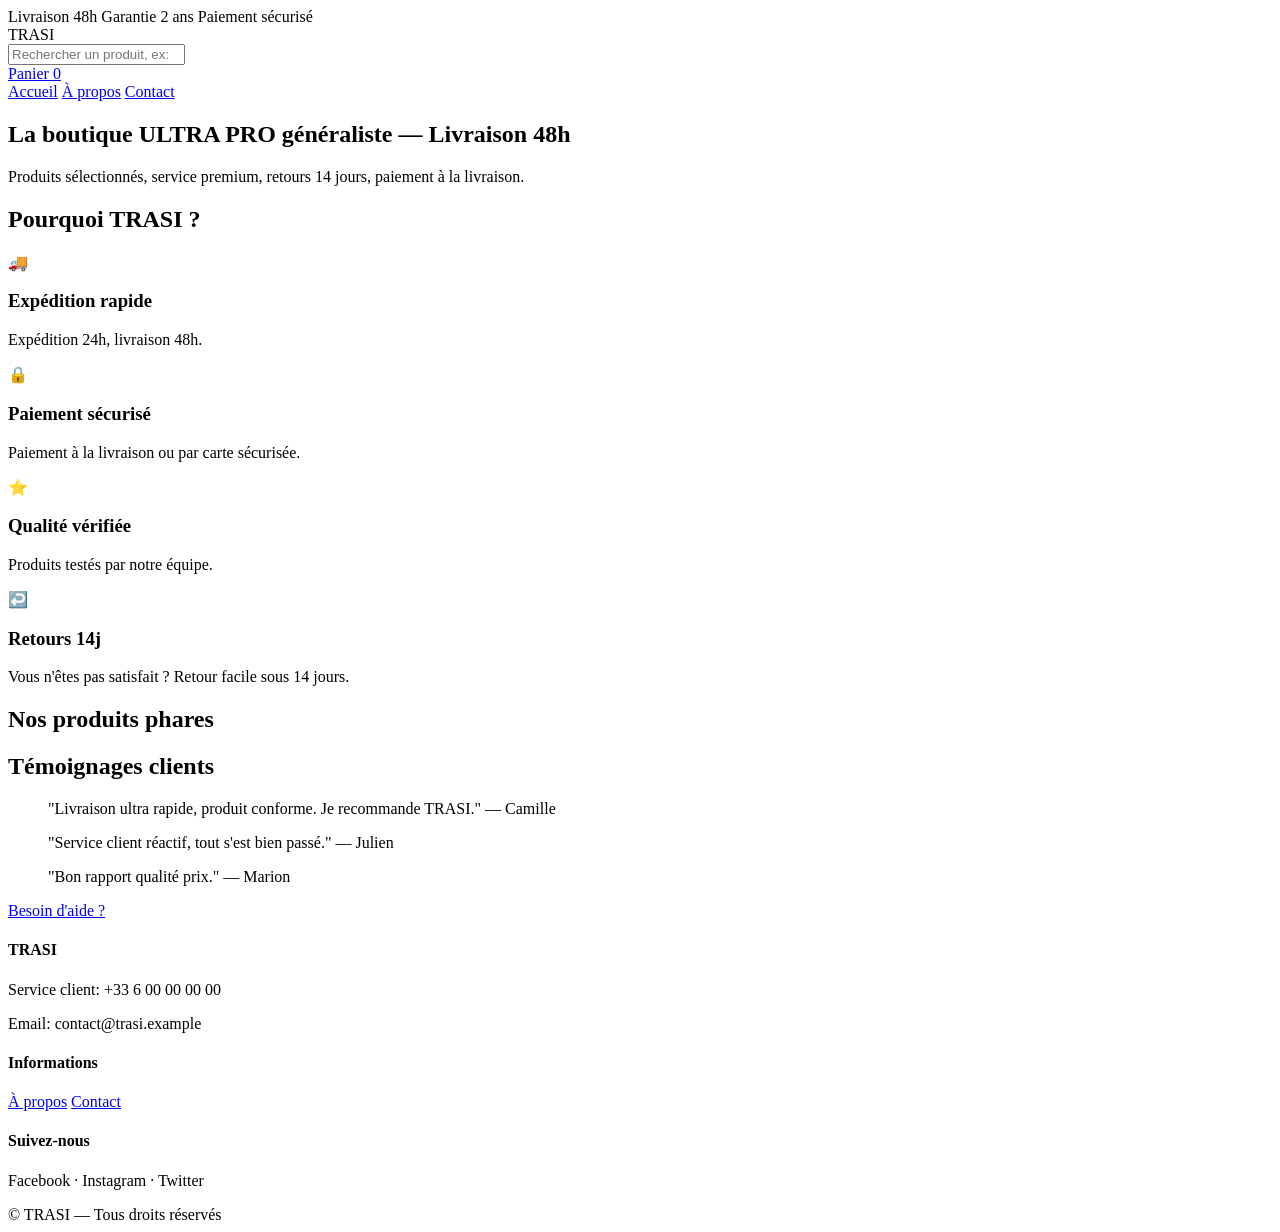
==== index.html @ 4db7abe2 "Add index.html" ====
<!doctype html>
<html lang="fr">
<head>
  <meta charset="utf-8">
  <meta name="viewport" content="width=device-width,initial-scale=1">
  <title>TRASI — Boutique</title>
  <link rel="stylesheet" href="style.css">
</head>
<body>
  <header class="topbar">
    <div class="topbadges">
      <span class="badge">Livraison 48h</span>
      <span class="badge">Garantie 2 ans</span>
      <span class="badge">Paiement sécurisé</span>
    </div>
    <div class="header-main">
      <div class="logo">TRASI</div>
      <div class="search">
        <input id="searchInput" type="search" placeholder="Rechercher un produit, ex: chargeur, montre...">
      </div>
      <div class="cart-area">
        <a href="checkout.html" class="cart-link">Panier <span id="cart-count">0</span></a>
      </div>
    </div>
    <nav class="main-nav">
      <a href="index.html">Accueil</a>
      <a href="about.html">À propos</a>
      <a href="contact.html">Contact</a>
    </nav>
  </header>

  <main class="container">
    <section class="hero">
      <h1>La boutique ULTRA PRO généraliste — Livraison 48h</h1>
      <p>Produits sélectionnés, service premium, retours 14 jours, paiement à la livraison.</p>
    </section>

    <section class="why-trasi">
      <h2>Pourquoi TRASI ?</h2>
      <div class="features">
        <div class="feature">
          <div class="icon">🚚</div>
          <h3>Expédition rapide</h3>
          <p>Expédition 24h, livraison 48h.</p>
        </div>
        <div class="feature">
          <div class="icon">🔒</div>
          <h3>Paiement sécurisé</h3>
          <p>Paiement à la livraison ou par carte sécurisée.</p>
        </div>
        <div class="feature">
          <div class="icon">⭐</div>
          <h3>Qualité vérifiée</h3>
          <p>Produits testés par notre équipe.</p>
        </div>
        <div class="feature">
          <div class="icon">↩️</div>
          <h3>Retours 14j</h3>
          <p>Vous n'êtes pas satisfait ? Retour facile sous 14 jours.</p>
        </div>
      </div>
    </section>

    <section class="products-section">
      <h2>Nos produits phares</h2>
      <div id="productsGrid" class="products-grid"></div>
    </section>

    <section class="testimonials">
      <h2>Témoignages clients</h2>
      <div class="testi-grid">
        <blockquote>"Livraison ultra rapide, produit conforme. Je recommande TRASI." — Camille</blockquote>
        <blockquote>"Service client réactif, tout s'est bien passé." — Julien</blockquote>
        <blockquote>"Bon rapport qualité prix." — Marion</blockquote>
      </div>
    </section>
  </main>

  <a class="whatsapp" href="https://wa.me/33600000000?text=Bonjour%20TRASI%20%2C%20j%27ai%20besoin%20d%27aide" target="_blank">Besoin d'aide ?</a>

  <footer class="site-footer">
    <div class="footer-inner">
      <div class="col">
        <h4>TRASI</h4>
        <p>Service client: +33 6 00 00 00 00</p>
        <p>Email: contact@trasi.example</p>
      </div>
      <div class="col">
        <h4>Informations</h4>
        <a href="about.html">À propos</a>
        <a href="contact.html">Contact</a>
      </div>
      <div class="col">
        <h4>Suivez-nous</h4>
        <p>Facebook · Instagram · Twitter</p>
      </div>
    </div>
    <div class="copyright">© TRASI — Tous droits réservés</div>
  </footer>

  <script src="app.js"></script>
</body>
</html>
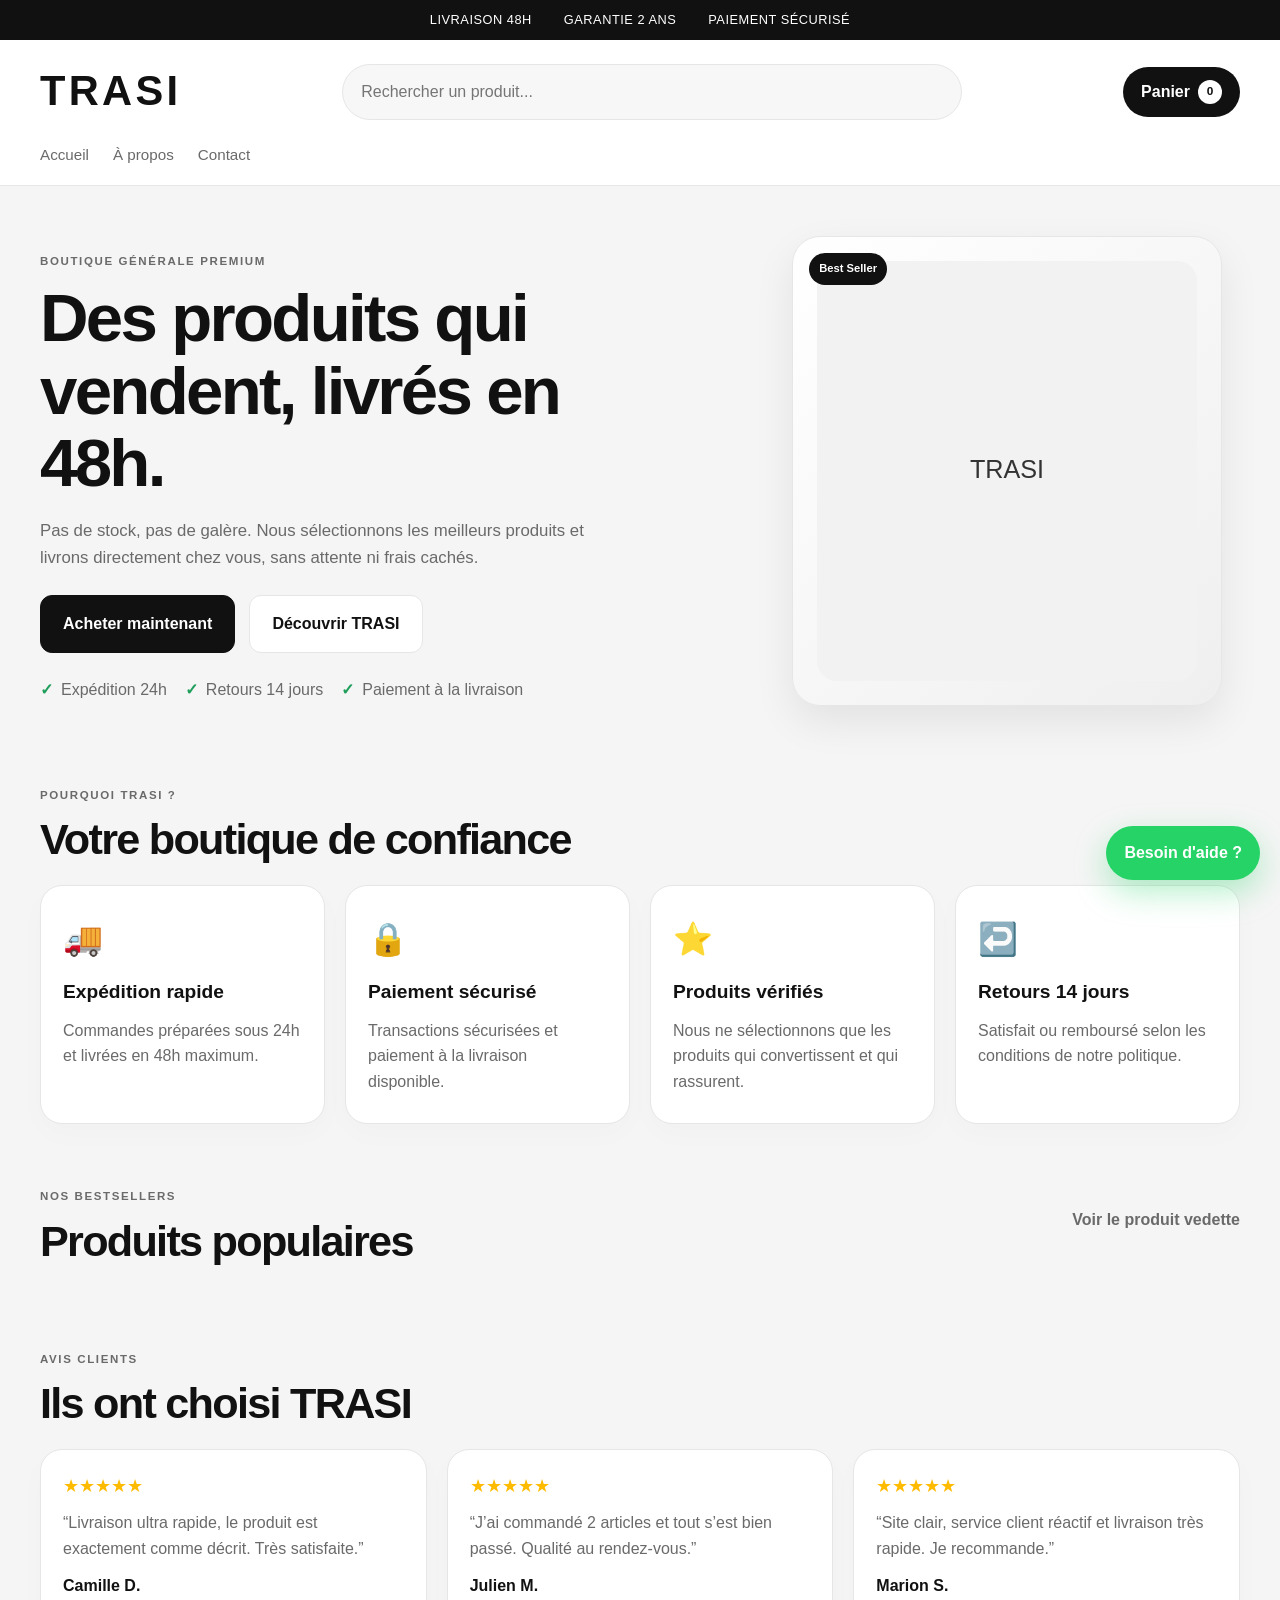
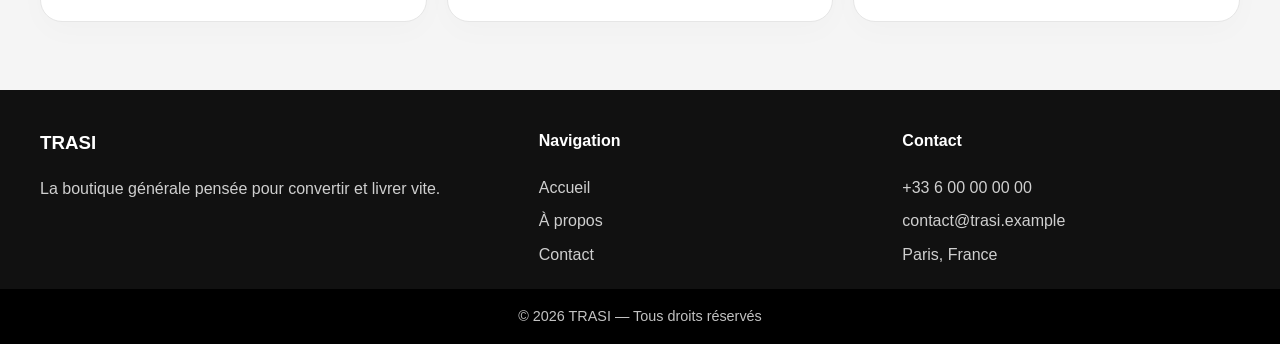
==== commit f8872218: "Add complete dropshipping storefront and checkout flow to repository." ====
--- a/index.html
+++ b/index.html
@@ -1,103 +1,337 @@
 <!doctype html>
 <html lang="fr">
-<head>
-  <meta charset="utf-8">
-  <meta name="viewport" content="width=device-width,initial-scale=1">
-  <title>TRASI — Boutique</title>
-  <link rel="stylesheet" href="style.css">
-</head>
-<body>
-  <header class="topbar">
-    <div class="topbadges">
-      <span class="badge">Livraison 48h</span>
-      <span class="badge">Garantie 2 ans</span>
-      <span class="badge">Paiement sécurisé</span>
-    </div>
-    <div class="header-main">
-      <div class="logo">TRASI</div>
-      <div class="search">
-        <input id="searchInput" type="search" placeholder="Rechercher un produit, ex: chargeur, montre...">
+  <head>
+    <meta charset="UTF-8" />
+    <meta name="viewport" content="width=device-width, initial-scale=1.0" />
+    <meta name="description" content="TRASI — Boutique dropshipping ultra pro. Livraison 48h, garantie 2 ans et paiement sécurisé." />
+    <title>TRASI | Boutique générale</title>
+    <link rel="stylesheet" href="style.css" />
+  </head>
+  <body>
+    <header class="topbar">
+      <div class="top-promo">
+        <span>Livraison 48h</span>
+        <span>Garantie 2 ans</span>
+        <span>Paiement sécurisé</span>
       </div>
-      <div class="cart-area">
-        <a href="checkout.html" class="cart-link">Panier <span id="cart-count">0</span></a>
+
+      <div class="header-main container">
+        <a href="index.html" class="brand" aria-label="Accueil TRASI">TRASI</a>
+
+        <div class="search-box">
+          <input id="searchInput" type="search" placeholder="Rechercher un produit..." />
+        </div>
+
+        <div class="header-actions">
+          <a href="checkout.html" class="cart-pill">
+            Panier <span id="cart-count">0</span>
+          </a>
+        </div>
       </div>
-    </div>
-    <nav class="main-nav">
-      <a href="index.html">Accueil</a>
-      <a href="about.html">À propos</a>
-      <a href="contact.html">Contact</a>
-    </nav>
-  </header>
-
-  <main class="container">
-    <section class="hero">
-      <h1>La boutique ULTRA PRO généraliste — Livraison 48h</h1>
-      <p>Produits sélectionnés, service premium, retours 14 jours, paiement à la livraison.</p>
-    </section>
-
-    <section class="why-trasi">
-      <h2>Pourquoi TRASI ?</h2>
-      <div class="features">
-        <div class="feature">
-          <div class="icon">🚚</div>
-          <h3>Expédition rapide</h3>
-          <p>Expédition 24h, livraison 48h.</p>
-        </div>
-        <div class="feature">
-          <div class="icon">🔒</div>
-          <h3>Paiement sécurisé</h3>
-          <p>Paiement à la livraison ou par carte sécurisée.</p>
-        </div>
-        <div class="feature">
-          <div class="icon">⭐</div>
-          <h3>Qualité vérifiée</h3>
-          <p>Produits testés par notre équipe.</p>
-        </div>
-        <div class="feature">
-          <div class="icon">↩️</div>
-          <h3>Retours 14j</h3>
-          <p>Vous n'êtes pas satisfait ? Retour facile sous 14 jours.</p>
-        </div>
-      </div>
-    </section>
-
-    <section class="products-section">
-      <h2>Nos produits phares</h2>
-      <div id="productsGrid" class="products-grid"></div>
-    </section>
-
-    <section class="testimonials">
-      <h2>Témoignages clients</h2>
-      <div class="testi-grid">
-        <blockquote>"Livraison ultra rapide, produit conforme. Je recommande TRASI." — Camille</blockquote>
-        <blockquote>"Service client réactif, tout s'est bien passé." — Julien</blockquote>
-        <blockquote>"Bon rapport qualité prix." — Marion</blockquote>
-      </div>
-    </section>
-  </main>
-
-  <a class="whatsapp" href="https://wa.me/33600000000?text=Bonjour%20TRASI%20%2C%20j%27ai%20besoin%20d%27aide" target="_blank">Besoin d'aide ?</a>
-
-  <footer class="site-footer">
-    <div class="footer-inner">
-      <div class="col">
-        <h4>TRASI</h4>
-        <p>Service client: +33 6 00 00 00 00</p>
-        <p>Email: contact@trasi.example</p>
-      </div>
-      <div class="col">
-        <h4>Informations</h4>
+
+      <nav class="main-nav container" aria-label="Navigation principale">
+        <a href="index.html">Accueil</a>
         <a href="about.html">À propos</a>
         <a href="contact.html">Contact</a>
+      </nav>
+    </header>
+
+    <main>
+      <section class="hero container">
+        <div class="hero-copy">
+          <p class="eyebrow">Boutique générale premium</p>
+          <h1>Des produits qui vendent, livrés en 48h.</h1>
+          <p class="subtext">
+            Pas de stock, pas de galère. Nous sélectionnons les meilleurs produits et
+            livrons directement chez vous, sans attente ni frais cachés.
+          </p>
+          <div class="hero-actions">
+            <a href="#products" class="primary-btn">Acheter maintenant</a>
+            <a href="about.html" class="secondary-btn">Découvrir TRASI</a>
+          </div>
+          <ul class="mini-features">
+            <li>Expédition 24h</li>
+            <li>Retours 14 jours</li>
+            <li>Paiement à la livraison</li>
+          </ul>
+        </div>
+
+        <div class="hero-visual">
+          <div class="visual-card">
+            <div class="mini-badge">Best Seller</div>
+            <img src="images/p1.jpg" alt="Produit vedette TRASI" onerror="this.onerror=null;this.src='data:image/svg+xml;charset=UTF-8,'+encodeURIComponent('<svg xmlns=\'http://www.w3.org/2000/svg\' width=\'600\' height=\'600\'><rect width=\'100%\' height=\'100%\' fill=\'#f2f2f2\'/><text x=\'50%\' y=\'50%\' dominant-baseline=\'middle\' text-anchor=\'middle\' font-size=\'36\' fill=\'#333\' font-family=\'Arial\'>TRASI</text></svg>');" />
+          </div>
+        </div>
+      </section>
+
+      <section class="why-trasi container">
+        <div class="section-head">
+          <p class="eyebrow">Pourquoi TRASI ?</p>
+          <h2>Votre boutique de confiance</h2>
+        </div>
+
+        <div class="feature-grid">
+          <article class="feature-card">
+            <div class="icon">🚚</div>
+            <h3>Expédition rapide</h3>
+            <p>Commandes préparées sous 24h et livrées en 48h maximum.</p>
+          </article>
+
+          <article class="feature-card">
+            <div class="icon">🔒</div>
+            <h3>Paiement sécurisé</h3>
+            <p>Transactions sécurisées et paiement à la livraison disponible.</p>
+          </article>
+
+          <article class="feature-card">
+            <div class="icon">⭐</div>
+            <h3>Produits vérifiés</h3>
+            <p>Nous ne sélectionnons que les produits qui convertissent et qui rassurent.</p>
+          </article>
+
+          <article class="feature-card">
+            <div class="icon">↩️</div>
+            <h3>Retours 14 jours</h3>
+            <p>Satisfait ou remboursé selon les conditions de notre politique.</p>
+          </article>
+        </div>
+      </section>
+
+      <section id="products" class="products-section container">
+        <div class="section-head split">
+          <div>
+            <p class="eyebrow">Nos bestsellers</p>
+            <h2>Produits populaires</h2>
+          </div>
+          <a href="produit.html?id=1" class="link-inline">Voir le produit vedette</a>
+        </div>
+
+        <div id="productsGrid" class="products-grid"></div>
+      </section>
+
+      <section class="testimonials container">
+        <div class="section-head">
+          <p class="eyebrow">Avis clients</p>
+          <h2>Ils ont choisi TRASI</h2>
+        </div>
+
+        <div class="testimonial-grid">
+          <article class="testimonial-card">
+            <div class="stars">★★★★★</div>
+            <p>“Livraison ultra rapide, le produit est exactement comme décrit. Très satisfaite.”</p>
+            <strong>Camille D.</strong>
+          </article>
+
+          <article class="testimonial-card">
+            <div class="stars">★★★★★</div>
+            <p>“J’ai commandé 2 articles et tout s’est bien passé. Qualité au rendez-vous.”</p>
+            <strong>Julien M.</strong>
+          </article>
+
+          <article class="testimonial-card">
+            <div class="stars">★★★★★</div>
+            <p>“Site clair, service client réactif et livraison très rapide. Je recommande.”</p>
+            <strong>Marion S.</strong>
+          </article>
+        </div>
+      </section>
+    </main>
+
+    <a href="https://wa.me/33600000000?text=Bonjour%20TRASI%20%2C%20j%27ai%20besoin%20d%27aide" class="floating-whatsapp" target="_blank" rel="noopener noreferrer" aria-label="WhatsApp">
+      Besoin d'aide ?
+    </a>
+
+    <footer class="site-footer">
+      <div class="container footer-content">
+        <div>
+          <h3>TRASI</h3>
+          <p>La boutique générale pensée pour convertir et livrer vite.</p>
+        </div>
+
+        <div>
+          <h4>Navigation</h4>
+          <ul>
+            <li><a href="index.html">Accueil</a></li>
+            <li><a href="about.html">À propos</a></li>
+            <li><a href="contact.html">Contact</a></li>
+          </ul>
+        </div>
+
+        <div>
+          <h4>Contact</h4>
+          <ul>
+            <li>+33 6 00 00 00 00</li>
+            <li>contact@trasi.example</li>
+            <li>Paris, France</li>
+          </ul>
+        </div>
       </div>
-      <div class="col">
-        <h4>Suivez-nous</h4>
-        <p>Facebook · Instagram · Twitter</p>
-      </div>
-    </div>
-    <div class="copyright">© TRASI — Tous droits réservés</div>
-  </footer>
-
-  <script src="app.js"></script>
-</body>
+
+      <div class="footer-bottom">© 2026 TRASI — Tous droits réservés</div>
+    </footer>
+
+    <script src="app.js"></script>
+  </body>
 </html>
+
+
+
+
+
+
+
+
+
+
+
+
+
+
+
+
+
+
+
+
+
+
+
+
+
+
+
+
+
+
+
+
+
+
+
+
+
+
+
+
+
+
+
+
+
+
+
+
+
+
+
+
+
+
+
+
+
+
+
+
+
+
+
+
+
+
+
+
+
+
+
+
+
+
+
+
+
+
+
+
+
+
+
+
+
+
+
+
+
+
+
+
+
+
+
+
+
+
+
+
+
+
+
+
+
+
+
+
+
+
+
+
+
+
+
+
+
+
+
+
+
+
+
+
+
+
+
+
+
+
+
+
+
+
+
+
+
+
+
+
+
+
+
+
+
+
+
+
+
+
+
+
+
+
+
+
+
+
+
+
+
+
--- a/style.css
+++ b/style.css
@@ -0,0 +1,864 @@
+* {
+  box-sizing: border-box;
+}
+
+:root {
+  --bg: #f5f5f5;
+  --paper: #ffffff;
+  --soft: #f0f0f0;
+  --text: #111111;
+  --muted: #6a6a6a;
+  --line: #e6e6e6;
+  --primary: #111111;
+  --accent: #ffffff;
+  --discount: #d73030;
+  --success: #1e9e5a;
+  --shadow: 0 16px 40px rgba(17, 17, 17, 0.08);
+}
+
+html {
+  scroll-behavior: smooth;
+}
+
+body {
+  margin: 0;
+  font-family: Arial, Helvetica, sans-serif;
+  background: var(--bg);
+  color: var(--text);
+  line-height: 1.6;
+}
+
+img {
+  max-width: 100%;
+  display: block;
+}
+
+a {
+  color: inherit;
+  text-decoration: none;
+}
+
+button, input, textarea {
+  font: inherit;
+}
+
+.container {
+  width: min(1200px, calc(100% - 32px));
+  margin: 0 auto;
+}
+
+.topbar {
+  background: #fff;
+  border-bottom: 1px solid var(--line);
+  position: sticky;
+  top: 0;
+  z-index: 20;
+}
+
+.top-promo {
+  background: #111;
+  color: #fff;
+  display: flex;
+  justify-content: center;
+  gap: 32px;
+  padding: 10px 20px;
+  font-size: 0.8rem;
+  letter-spacing: 0.04em;
+  text-transform: uppercase;
+}
+
+.header-main {
+  display: flex;
+  align-items: center;
+  justify-content: space-between;
+  gap: 20px;
+  padding: 18px 0;
+}
+
+.brand {
+  font-size: clamp(2rem, 4vw, 2.6rem);
+  font-weight: 900;
+  letter-spacing: 0.08em;
+}
+
+.search-box {
+  flex: 1;
+  max-width: 620px;
+}
+
+.search-box input {
+  width: 100%;
+  border: 1px solid var(--line);
+  border-radius: 999px;
+  padding: 14px 18px;
+  background: #f7f7f7;
+  outline: none;
+}
+
+.header-actions {
+  display: flex;
+  align-items: center;
+  gap: 10px;
+}
+
+.cart-pill {
+  background: #111;
+  color: #fff;
+  padding: 12px 18px;
+  border-radius: 999px;
+  font-weight: 700;
+  display: inline-flex;
+  align-items: center;
+  gap: 8px;
+}
+
+#cart-count {
+  display: inline-flex;
+  align-items: center;
+  justify-content: center;
+  background: #fff;
+  color: #111;
+  border-radius: 50%;
+  width: 24px;
+  height: 24px;
+  font-size: 0.74rem;
+}
+
+.main-nav {
+  display: flex;
+  gap: 24px;
+  padding: 0 0 18px;
+  font-size: 0.95rem;
+  color: var(--muted);
+}
+
+.main-nav a:hover,
+.site-footer a:hover {
+  color: #111;
+}
+
+.hero {
+  display: grid;
+  grid-template-columns: 1.2fr 0.8fr;
+  gap: 36px;
+  align-items: center;
+  padding: 50px 0 30px;
+}
+
+.eyebrow {
+  color: var(--muted);
+  text-transform: uppercase;
+  letter-spacing: 0.14em;
+  font-size: 0.72rem;
+  font-weight: 800;
+  margin-bottom: 12px;
+}
+
+.hero h1,
+.section-head h2 {
+  margin: 0;
+  line-height: 1.08;
+  letter-spacing: -0.04em;
+}
+
+.hero h1 {
+  font-size: clamp(2.5rem, 6vw, 4.2rem);
+  max-width: 600px;
+}
+
+.subtext {
+  margin-top: 18px;
+  font-size: 1.05rem;
+  color: var(--muted);
+  max-width: 560px;
+}
+
+.hero-actions {
+  display: flex;
+  flex-wrap: wrap;
+  gap: 14px;
+  margin-top: 24px;
+}
+
+.primary-btn,
+.secondary-btn,
+.product-card .btn,
+.product-detail .purchase-btn,
+.checkout-btn,
+.submit-order {
+  display: inline-flex;
+  align-items: center;
+  justify-content: center;
+  padding: 15px 22px;
+  border-radius: 12px;
+  font-weight: 700;
+  transition: transform 0.2s ease, opacity 0.2s ease;
+}
+
+.primary-btn,
+.product-card .btn,
+.product-detail .purchase-btn,
+.checkout-btn,
+.submit-order {
+  background: #111;
+  color: #fff;
+  border: 1px solid #111;
+}
+
+.secondary-btn {
+  background: #fff;
+  color: #111;
+  border: 1px solid var(--line);
+}
+
+.primary-btn:hover,
+.secondary-btn:hover,
+.product-card .btn:hover,
+.product-detail .purchase-btn:hover,
+.checkout-btn:hover,
+.submit-order:hover {
+  transform: translateY(-1px);
+}
+
+.mini-features {
+  list-style: none;
+  margin: 24px 0 0;
+  padding: 0;
+  display: flex;
+  flex-wrap: wrap;
+  gap: 18px;
+  color: var(--muted);
+}
+
+.mini-features li::before {
+  content: "✓";
+  margin-right: 8px;
+  color: var(--success);
+  font-weight: 800;
+}
+
+.hero-visual {
+  display: flex;
+  justify-content: center;
+}
+
+.visual-card {
+  position: relative;
+  background: linear-gradient(135deg, #fff, #efefef);
+  border: 1px solid var(--line);
+  border-radius: 28px;
+  box-shadow: var(--shadow);
+  width: min(100%, 430px);
+  padding: 24px;
+}
+
+.visual-card img {
+  width: 100%;
+  height: 420px;
+  object-fit: cover;
+  border-radius: 20px;
+}
+
+.mini-badge {
+  position: absolute;
+  top: 16px;
+  left: 16px;
+  background: #111;
+  color: #fff;
+  font-size: 0.7rem;
+  font-weight: 700;
+  border-radius: 999px;
+  padding: 7px 10px;
+}
+
+.why-trasi,
+.products-section,
+.testimonials {
+  padding: 38px 0 14px;
+}
+
+.section-head {
+  margin-bottom: 22px;
+}
+
+.section-head h2 {
+  font-size: clamp(1.8rem, 4vw, 2.7rem);
+}
+
+.section-head.split {
+  display: flex;
+  justify-content: space-between;
+  align-items: center;
+  gap: 20px;
+}
+
+.link-inline {
+  color: var(--muted);
+  font-weight: 700;
+}
+
+.feature-grid,
+.testimonial-grid {
+  display: grid;
+  grid-template-columns: repeat(4, minmax(0, 1fr));
+  gap: 20px;
+}
+
+.feature-card,
+.testimonial-card,
+.product-card,
+.info-panel,
+.contact-card,
+.checkout-container,
+.product-detail,
+.history-box {
+  background: #fff;
+  border: 1px solid var(--line);
+  border-radius: 22px;
+  box-shadow: 0 10px 30px rgba(0, 0, 0, 0.02);
+}
+
+.feature-card {
+  padding: 28px 22px;
+}
+
+.icon {
+  font-size: 2rem;
+  margin-bottom: 12px;
+}
+
+.feature-card h3 {
+  margin: 0 0 10px;
+  font-size: 1.2rem;
+}
+
+.feature-card p {
+  margin: 0;
+  color: var(--muted);
+}
+
+.products-grid {
+  display: grid;
+  grid-template-columns: repeat(4, minmax(0, 1fr));
+  gap: 22px;
+}
+
+.product-card {
+  overflow: hidden;
+}
+
+.product-card .image-wrap {
+  position: relative;
+  background: linear-gradient(180deg, #f7f7f7, #efefef);
+  padding: 18px;
+}
+
+.product-card .discount-tag {
+  position: absolute;
+  top: 14px;
+  left: 14px;
+  background: #111;
+  color: #fff;
+  padding: 7px 10px;
+  font-size: 0.72rem;
+  font-weight: 800;
+  border-radius: 999px;
+}
+
+.product-card img {
+  width: 100%;
+  height: 250px;
+  object-fit: cover;
+  border-radius: 14px;
+}
+
+.product-card .content {
+  padding: 20px 18px 18px;
+}
+
+.product-card .meta {
+  display: flex;
+  justify-content: space-between;
+  align-items: center;
+  gap: 12px;
+  margin-bottom: 8px;
+}
+
+.product-card .category {
+  display: inline-block;
+  background: #f5f5f5;
+  border: 1px solid var(--line);
+  color: var(--muted);
+  border-radius: 999px;
+  padding: 6px 10px;
+  font-size: 0.72rem;
+  font-weight: 700;
+}
+
+.product-card .badge {
+  display: inline-block;
+  padding: 5px 8px;
+  border-radius: 8px;
+  background: #fff1d6;
+  color: #8f6700;
+  font-size: 0.7rem;
+  font-weight: 700;
+}
+
+.product-card h3 {
+  margin: 8px 0;
+  font-size: 1.14rem;
+  line-height: 1.3;
+}
+
+.product-card p {
+  margin: 0 0 14px;
+  color: var(--muted);
+  font-size: 0.94rem;
+}
+
+.product-price {
+  display: flex;
+  align-items: center;
+  gap: 10px;
+  flex-wrap: wrap;
+  margin-bottom: 12px;
+}
+
+.product-price strong {
+  font-size: 1.4rem;
+}
+
+.product-price .old {
+  color: var(--muted);
+  text-decoration: line-through;
+  font-size: 0.9rem;
+}
+
+.stock {
+  display: inline-block;
+  margin-bottom: 12px;
+  color: var(--success);
+  font-size: 0.82rem;
+  font-weight: 700;
+}
+
+.product-card .btn {
+  width: 100%;
+}
+
+.testimonial-grid {
+  grid-template-columns: repeat(3, minmax(0, 1fr));
+}
+
+.testimonial-card {
+  padding: 22px;
+}
+
+.stars {
+  color: #ffbb00;
+  font-size: 1.1rem;
+  margin-bottom: 10px;
+}
+
+.testimonial-card p {
+  margin: 0 0 12px;
+  color: var(--muted);
+}
+
+.site-footer {
+  background: #111;
+  color: #fff;
+  margin-top: 54px;
+}
+
+.footer-content {
+  display: grid;
+  grid-template-columns: 1.4fr 1fr 1fr;
+  gap: 26px;
+  padding: 38px 0 22px;
+}
+
+.site-footer h3,
+.site-footer h4 {
+  margin-top: 0;
+}
+
+.site-footer ul {
+  list-style: none;
+  margin: 0;
+  padding: 0;
+  display: grid;
+  gap: 8px;
+  color: rgba(255, 255, 255, 0.8);
+}
+
+.site-footer p {
+  color: rgba(255, 255, 255, 0.8);
+}
+
+.footer-bottom {
+  text-align: center;
+  background: #000;
+  padding: 16px 20px;
+  color: rgba(255, 255, 255, 0.76);
+  font-size: 0.9rem;
+}
+
+.floating-whatsapp {
+  position: fixed;
+  right: 20px;
+  bottom: 20px;
+  background: #25d366;
+  color: #fff;
+  font-weight: 800;
+  padding: 14px 18px;
+  border-radius: 999px;
+  box-shadow: 0 12px 32px rgba(37, 211, 102, 0.35);
+  z-index: 30;
+}
+
+.page-header {
+  padding: 34px 0 16px;
+}
+
+.page-header h1 {
+  margin: 0;
+  font-size: clamp(2.2rem, 5vw, 3.4rem);
+}
+
+.page-header p {
+  margin: 10px 0 0;
+  color: var(--muted);
+}
+
+.product-detail-layout {
+  display: grid;
+  grid-template-columns: 1.1fr 1fr;
+  gap: 30px;
+  padding-bottom: 40px;
+}
+
+.product-gallery {
+  background: #fff;
+  border: 1px solid var(--line);
+  border-radius: 22px;
+  padding: 22px;
+}
+
+.product-gallery img {
+  width: 100%;
+  height: 520px;
+  object-fit: cover;
+  border-radius: 16px;
+}
+
+.product-detail {
+  padding: 26px;
+}
+
+.product-detail .category {
+  display: inline-block;
+  background: #f5f5f5;
+  border: 1px solid var(--line);
+  border-radius: 999px;
+  padding: 6px 10px;
+  font-weight: 700;
+  color: var(--muted);
+  font-size: 0.75rem;
+}
+
+.product-detail h1 {
+  font-size: clamp(2rem, 4vw, 3rem);
+  margin: 14px 0 12px;
+  line-height: 1.1;
+}
+
+.detail-price {
+  display: flex;
+  align-items: center;
+  gap: 12px;
+  flex-wrap: wrap;
+  margin-bottom: 12px;
+}
+
+.detail-price strong {
+  font-size: 2rem;
+}
+
+.detail-price .old {
+  color: var(--muted);
+  text-decoration: line-through;
+  font-size: 1rem;
+}
+
+.stock-row {
+  display: flex;
+  justify-content: space-between;
+  align-items: center;
+  border-top: 1px solid var(--line);
+  border-bottom: 1px solid var(--line);
+  padding: 12px 0;
+  margin: 18px 0 20px;
+  font-weight: 700;
+}
+
+.product-detail .purchase-btn {
+  width: 100%;
+  margin-top: 14px;
+}
+
+.meta-list {
+  display: grid;
+  gap: 10px;
+  padding: 18px 0 0;
+  color: var(--muted);
+  font-size: 0.95rem;
+}
+
+.meta-list strong {
+  color: var(--text);
+}
+
+.product-info-grid {
+  display: grid;
+  grid-template-columns: 1fr 1fr;
+  gap: 26px;
+  padding: 0 0 40px;
+}
+
+.info-panel,
+.contact-card,
+.checkout-container,
+.history-box {
+  padding: 24px;
+}
+
+.info-panel h3,
+.contact-card h3,
+.checkout-container h3 {
+  margin-top: 0;
+  font-size: 1.45rem;
+}
+
+.info-panel ul {
+  margin: 16px 0 0;
+  padding-left: 18px;
+  color: var(--muted);
+}
+
+.info-panel li + li {
+  margin-top: 8px;
+}
+
+.contact-layout {
+  display: grid;
+  grid-template-columns: 0.9fr 1.1fr;
+  gap: 26px;
+  padding-bottom: 40px;
+}
+
+.contact-card form {
+  display: grid;
+  gap: 14px;
+}
+
+.contact-card input,
+.contact-card textarea,
+.checkout-form input,
+.checkout-form textarea {
+  width: 100%;
+  border: 1px solid var(--line);
+  border-radius: 12px;
+  padding: 13px 14px;
+  background: #fafafa;
+}
+
+.checkout-layout {
+  display: grid;
+  grid-template-columns: 1.1fr 0.9fr;
+  gap: 28px;
+  padding-bottom: 40px;
+}
+
+.checkout-form {
+  display: grid;
+  gap: 14px;
+}
+
+.checkout-summary {
+  display: grid;
+  gap: 14px;
+}
+
+.summary-item {
+  display: flex;
+  justify-content: space-between;
+  gap: 20px;
+  color: var(--muted);
+  border-bottom: 1px solid var(--line);
+  padding-bottom: 10px;
+}
+
+.summary-total {
+  display: flex;
+  justify-content: space-between;
+  font-weight: 800;
+  font-size: 1.2rem;
+  margin-top: 8px;
+}
+
+.empty-state {
+  background: #fff;
+  border: 1px dashed var(--line);
+  border-radius: 18px;
+  padding: 40px 20px;
+  text-align: center;
+  color: var(--muted);
+}
+
+@media (max-width: 980px) {
+  .hero,
+  .product-detail-layout,
+  .product-info-grid,
+  .contact-layout,
+  .checkout-layout,
+  .feature-grid,
+  .products-grid {
+    grid-template-columns: 1fr 1fr;
+  }
+
+  .hero {
+    grid-template-columns: 1fr;
+  }
+
+  .feature-grid,
+  .products-grid {
+    grid-template-columns: repeat(2, minmax(0, 1fr));
+  }
+}
+
+@media (max-width: 680px) {
+  .top-promo {
+    display: none;
+  }
+
+  .header-main,
+  .section-head.split,
+  .footer-content {
+    display: block;
+  }
+
+  .header-main {
+    padding-top: 16px;
+  }
+
+  .brand {
+    display: inline-block;
+    margin-bottom: 12px;
+  }
+
+  .search-box {
+    margin-bottom: 12px;
+  }
+
+  .feature-grid,
+  .products-grid,
+  .testimonial-grid,
+  .product-info-grid,
+  .contact-layout,
+  .checkout-layout,
+  .product-detail-layout {
+    grid-template-columns: 1fr;
+  }
+
+  .hero {
+    padding-top: 28px;
+  }
+
+  .hero h1 {
+    font-size: 2.6rem;
+  }
+
+  .main-nav {
+    flex-wrap: wrap;
+    gap: 12px 18px;
+  }
+
+  .floating-whatsapp {
+    right: 14px;
+    bottom: 14px;
+    font-size: 0.8rem;
+  }
+}
+
+
+
+
+
+
+
+
+
+
+
+
+
+
+
+
+
+
+
+
+
+
+
+
+
+
+
+
+
+
+
+
+
+
+
+
+
+
+
+
+
+
+
+
+
+
+
+
+
+
+
+
+
+
+
+
+
+
+
+
+
+
+
+
+
+
+
+
+
+
+
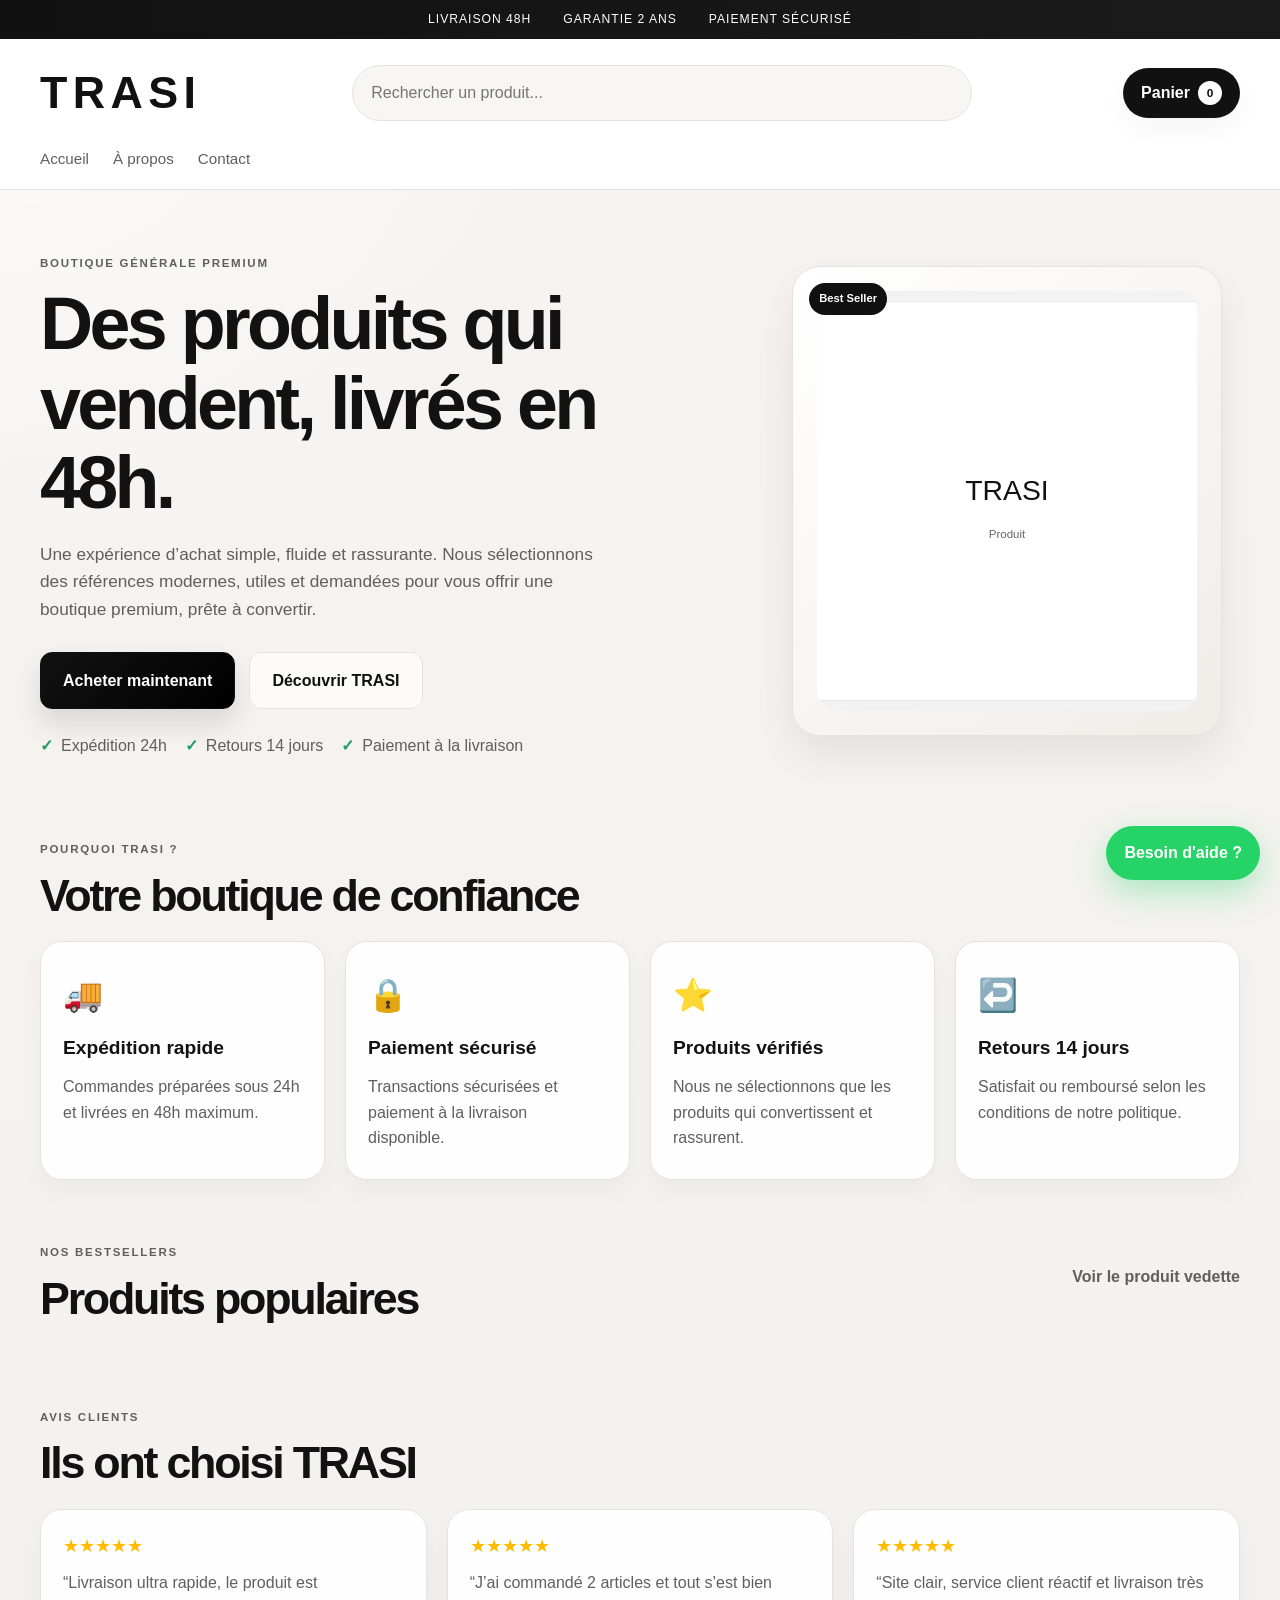
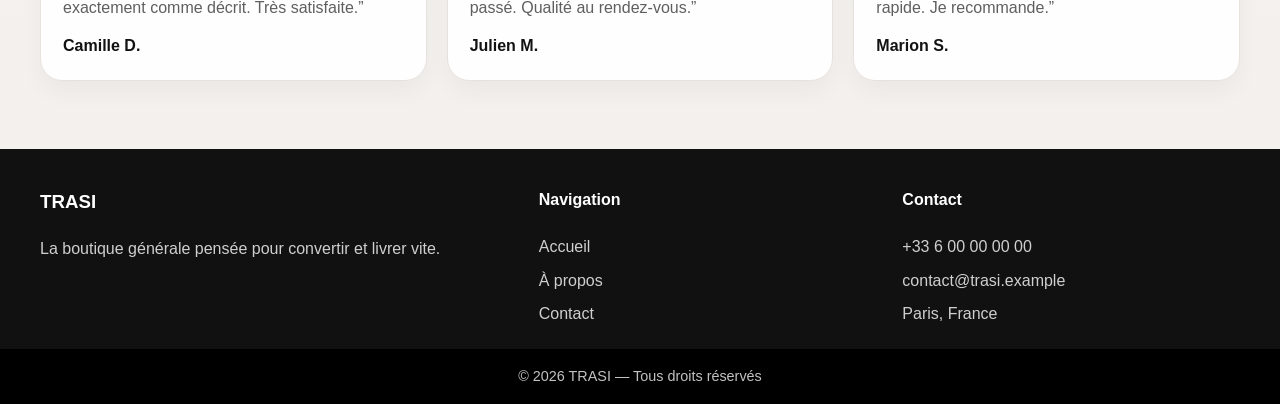
==== commit 62a56419: "Amélioration du design du site pour un rendu plus premium/professionnel" ====
--- a/index.html
+++ b/index.html
@@ -3,7 +3,8 @@
   <head>
     <meta charset="UTF-8" />
     <meta name="viewport" content="width=device-width, initial-scale=1.0" />
-    <meta name="description" content="TRASI — Boutique dropshipping ultra pro. Livraison 48h, garantie 2 ans et paiement sécurisé." />
+    <meta name="description" content="TRASI — Boutique dropshipping premium pour les marchés africains. Livraison rapide, paiement sécurisé et produits sélectionnés." />
+    <meta name="theme-color" content="#111111" />
     <title>TRASI | Boutique générale</title>
     <link rel="stylesheet" href="style.css" />
   </head>
@@ -42,8 +43,8 @@
           <p class="eyebrow">Boutique générale premium</p>
           <h1>Des produits qui vendent, livrés en 48h.</h1>
           <p class="subtext">
-            Pas de stock, pas de galère. Nous sélectionnons les meilleurs produits et
-            livrons directement chez vous, sans attente ni frais cachés.
+            Une expérience d’achat simple, fluide et rassurante. Nous sélectionnons des références modernes,
+            utiles et demandées pour vous offrir une boutique premium, prête à convertir.
           </p>
           <div class="hero-actions">
             <a href="#products" class="primary-btn">Acheter maintenant</a>
@@ -59,7 +60,7 @@
         <div class="hero-visual">
           <div class="visual-card">
             <div class="mini-badge">Best Seller</div>
-            <img src="images/p1.jpg" alt="Produit vedette TRASI" onerror="this.onerror=null;this.src='data:image/svg+xml;charset=UTF-8,'+encodeURIComponent('<svg xmlns=\'http://www.w3.org/2000/svg\' width=\'600\' height=\'600\'><rect width=\'100%\' height=\'100%\' fill=\'#f2f2f2\'/><text x=\'50%\' y=\'50%\' dominant-baseline=\'middle\' text-anchor=\'middle\' font-size=\'36\' fill=\'#333\' font-family=\'Arial\'>TRASI</text></svg>');" />
+            <img src="images/p1.jpg" alt="Produit vedette TRASI" onerror="this.onerror=null;this.src='data:image/svg+xml;charset=UTF-8,'+encodeURIComponent('<svg xmlns=\'http://www.w3.org/2000/svg\' width=\'800\' height=\'800\' viewBox=\'0 0 800 800\'><rect width=\'100%\' height=\'100%\' fill=\'#f2f2f2\'/><rect x=\'20\' y=\'20\' width=\'760\' height=\'760\' rx=\'26\' fill=\'#ffffff\' stroke=\'#d8d8d8\'/><text x=\'50%\' y=\'48%\' dominant-baseline=\'middle\' text-anchor=\'middle\' font-family=\'Arial\' font-size=\'54\' fill=\'#111111\'>TRASI</text><text x=\'50%\' y=\'58%\' dominant-baseline=\'middle\' text-anchor=\'middle\' font-family=\'Arial\' font-size=\'22\' fill=\'#666666\'>Produit</text></svg>')" />
           </div>
         </div>
       </section>
@@ -86,7 +87,7 @@
           <article class="feature-card">
             <div class="icon">⭐</div>
             <h3>Produits vérifiés</h3>
-            <p>Nous ne sélectionnons que les produits qui convertissent et qui rassurent.</p>
+            <p>Nous ne sélectionnons que les produits qui convertissent et rassurent.</p>
           </article>
 
           <article class="feature-card">
@@ -173,165 +174,3 @@
     <script src="app.js"></script>
   </body>
 </html>
-
-
-
-
-
-
-
-
-
-
-
-
-
-
-
-
-
-
-
-
-
-
-
-
-
-
-
-
-
-
-
-
-
-
-
-
-
-
-
-
-
-
-
-
-
-
-
-
-
-
-
-
-
-
-
-
-
-
-
-
-
-
-
-
-
-
-
-
-
-
-
-
-
-
-
-
-
-
-
-
-
-
-
-
-
-
-
-
-
-
-
-
-
-
-
-
-
-
-
-
-
-
-
-
-
-
-
-
-
-
-
-
-
-
-
-
-
-
-
-
-
-
-
-
-
-
-
-
-
-
-
-
-
-
-
-
-
-
-
-
-
-
-
-
-
-
-
-
-
-
-
-
-
-
-
-
-
-
-
-
-
-
--- a/style.css
+++ b/style.css
@@ -3,17 +3,20 @@
 }
 
 :root {
-  --bg: #f5f5f5;
+  --bg: #f4f1ee;
   --paper: #ffffff;
-  --soft: #f0f0f0;
-  --text: #111111;
-  --muted: #6a6a6a;
-  --line: #e6e6e6;
+  --soft: #f2f2f2;
+  --text: #121212;
+  --muted: #5f5f5f;
+  --line: #e8e2dc;
   --primary: #111111;
-  --accent: #ffffff;
-  --discount: #d73030;
-  --success: #1e9e5a;
-  --shadow: 0 16px 40px rgba(17, 17, 17, 0.08);
+  --primary-dark: #000000;
+  --accent: #f7d38c;
+  --accent-soft: #fff5df;
+  --discount: #d63d3d;
+  --success: #1f9d61;
+  --shadow: 0 18px 42px rgba(17, 17, 17, 0.08);
+  --shadow-soft: 0 12px 24px rgba(17, 17, 17, 0.04);
 }
 
 html {
@@ -23,7 +26,9 @@
 body {
   margin: 0;
   font-family: Arial, Helvetica, sans-serif;
-  background: var(--bg);
+  background:
+    radial-gradient(circle at top left, rgba(255,255,255,0.7), transparent 25%),
+    linear-gradient(180deg, #f6f3f1 0%, #f3f1ee 100%);
   color: var(--text);
   line-height: 1.6;
 }
@@ -48,22 +53,23 @@
 }
 
 .topbar {
-  background: #fff;
+  background: rgba(255, 255, 255, 0.96);
   border-bottom: 1px solid var(--line);
   position: sticky;
   top: 0;
   z-index: 20;
+  backdrop-filter: blur(12px);
 }
 
 .top-promo {
-  background: #111;
+  background: linear-gradient(90deg, #111111 0%, #1b1b1b 100%);
   color: #fff;
   display: flex;
   justify-content: center;
   gap: 32px;
   padding: 10px 20px;
-  font-size: 0.8rem;
-  letter-spacing: 0.04em;
+  font-size: 0.76rem;
+  letter-spacing: 0.08em;
   text-transform: uppercase;
 }
 
@@ -76,9 +82,10 @@
 }
 
 .brand {
-  font-size: clamp(2rem, 4vw, 2.6rem);
+  font-size: clamp(2rem, 4vw, 2.8rem);
   font-weight: 900;
-  letter-spacing: 0.08em;
+  letter-spacing: 0.12em;
+  color: var(--primary);
 }
 
 .search-box {
@@ -91,8 +98,14 @@
   border: 1px solid var(--line);
   border-radius: 999px;
   padding: 14px 18px;
-  background: #f7f7f7;
+  background: #f7f6f4;
   outline: none;
+  transition: border-color 0.2s ease, box-shadow 0.2s ease;
+}
+
+.search-box input:focus {
+  border-color: rgba(17,17,17,0.35);
+  box-shadow: 0 0 0 4px rgba(17,17,17,0.04);
 }
 
 .header-actions {
@@ -110,6 +123,7 @@
   display: inline-flex;
   align-items: center;
   gap: 8px;
+  box-shadow: var(--shadow-soft);
 }
 
 #cart-count {
@@ -142,13 +156,13 @@
   grid-template-columns: 1.2fr 0.8fr;
   gap: 36px;
   align-items: center;
-  padding: 50px 0 30px;
+  padding: 52px 0 32px;
 }
 
 .eyebrow {
   color: var(--muted);
   text-transform: uppercase;
-  letter-spacing: 0.14em;
+  letter-spacing: 0.15em;
   font-size: 0.72rem;
   font-weight: 800;
   margin-bottom: 12px;
@@ -158,17 +172,17 @@
 .section-head h2 {
   margin: 0;
   line-height: 1.08;
-  letter-spacing: -0.04em;
+  letter-spacing: -0.05em;
 }
 
 .hero h1 {
-  font-size: clamp(2.5rem, 6vw, 4.2rem);
-  max-width: 600px;
+  font-size: clamp(2.8rem, 6vw, 4.6rem);
+  max-width: 620px;
 }
 
 .subtext {
   margin-top: 18px;
-  font-size: 1.05rem;
+  font-size: 1.08rem;
   color: var(--muted);
   max-width: 560px;
 }
@@ -177,7 +191,7 @@
   display: flex;
   flex-wrap: wrap;
   gap: 14px;
-  margin-top: 24px;
+  margin-top: 28px;
 }
 
 .primary-btn,
@@ -192,7 +206,7 @@
   padding: 15px 22px;
   border-radius: 12px;
   font-weight: 700;
-  transition: transform 0.2s ease, opacity 0.2s ease;
+  transition: transform 0.2s ease, box-shadow 0.2s ease, opacity 0.2s ease;
 }
 
 .primary-btn,
@@ -200,13 +214,14 @@
 .product-detail .purchase-btn,
 .checkout-btn,
 .submit-order {
-  background: #111;
+  background: linear-gradient(135deg, #121212 0%, #000000 100%);
   color: #fff;
   border: 1px solid #111;
+  box-shadow: 0 14px 28px rgba(17, 17, 17, 0.12);
 }
 
 .secondary-btn {
-  background: #fff;
+  background: rgba(255,255,255,0.7);
   color: #111;
   border: 1px solid var(--line);
 }
@@ -217,7 +232,8 @@
 .product-detail .purchase-btn:hover,
 .checkout-btn:hover,
 .submit-order:hover {
-  transform: translateY(-1px);
+  transform: translateY(-2px);
+  box-shadow: 0 18px 30px rgba(17,17,17,0.12);
 }
 
 .mini-features {
@@ -244,7 +260,7 @@
 
 .visual-card {
   position: relative;
-  background: linear-gradient(135deg, #fff, #efefef);
+  background: linear-gradient(135deg, #fff, #f0ece8);
   border: 1px solid var(--line);
   border-radius: 28px;
   box-shadow: var(--shadow);
@@ -282,7 +298,7 @@
 }
 
 .section-head h2 {
-  font-size: clamp(1.8rem, 4vw, 2.7rem);
+  font-size: clamp(1.8rem, 4vw, 2.8rem);
 }
 
 .section-head.split {
@@ -312,10 +328,10 @@
 .checkout-container,
 .product-detail,
 .history-box {
-  background: #fff;
+  background: rgba(255, 255, 255, 0.95);
   border: 1px solid var(--line);
   border-radius: 22px;
-  box-shadow: 0 10px 30px rgba(0, 0, 0, 0.02);
+  box-shadow: var(--shadow-soft);
 }
 
 .feature-card {
@@ -345,6 +361,12 @@
 
 .product-card {
   overflow: hidden;
+  transition: transform 0.2s ease, box-shadow 0.2s ease;
+}
+
+.product-card:hover {
+  transform: translateY(-4px);
+  box-shadow: 0 18px 32px rgba(17,17,17,0.08);
 }
 
 .product-card .image-wrap {
@@ -399,7 +421,7 @@
   display: inline-block;
   padding: 5px 8px;
   border-radius: 8px;
-  background: #fff1d6;
+  background: var(--accent-soft);
   color: #8f6700;
   font-size: 0.7rem;
   font-weight: 700;
@@ -501,7 +523,7 @@
   text-align: center;
   background: #000;
   padding: 16px 20px;
-  color: rgba(255, 255, 255, 0.76);
+  color: rgba(255,255,255,0.76);
   font-size: 0.9rem;
 }
 
@@ -791,74 +813,3 @@
     font-size: 0.8rem;
   }
 }
-
-
-
-
-
-
-
-
-
-
-
-
-
-
-
-
-
-
-
-
-
-
-
-
-
-
-
-
-
-
-
-
-
-
-
-
-
-
-
-
-
-
-
-
-
-
-
-
-
-
-
-
-
-
-
-
-
-
-
-
-
-
-
-
-
-
-
-
-
-
-
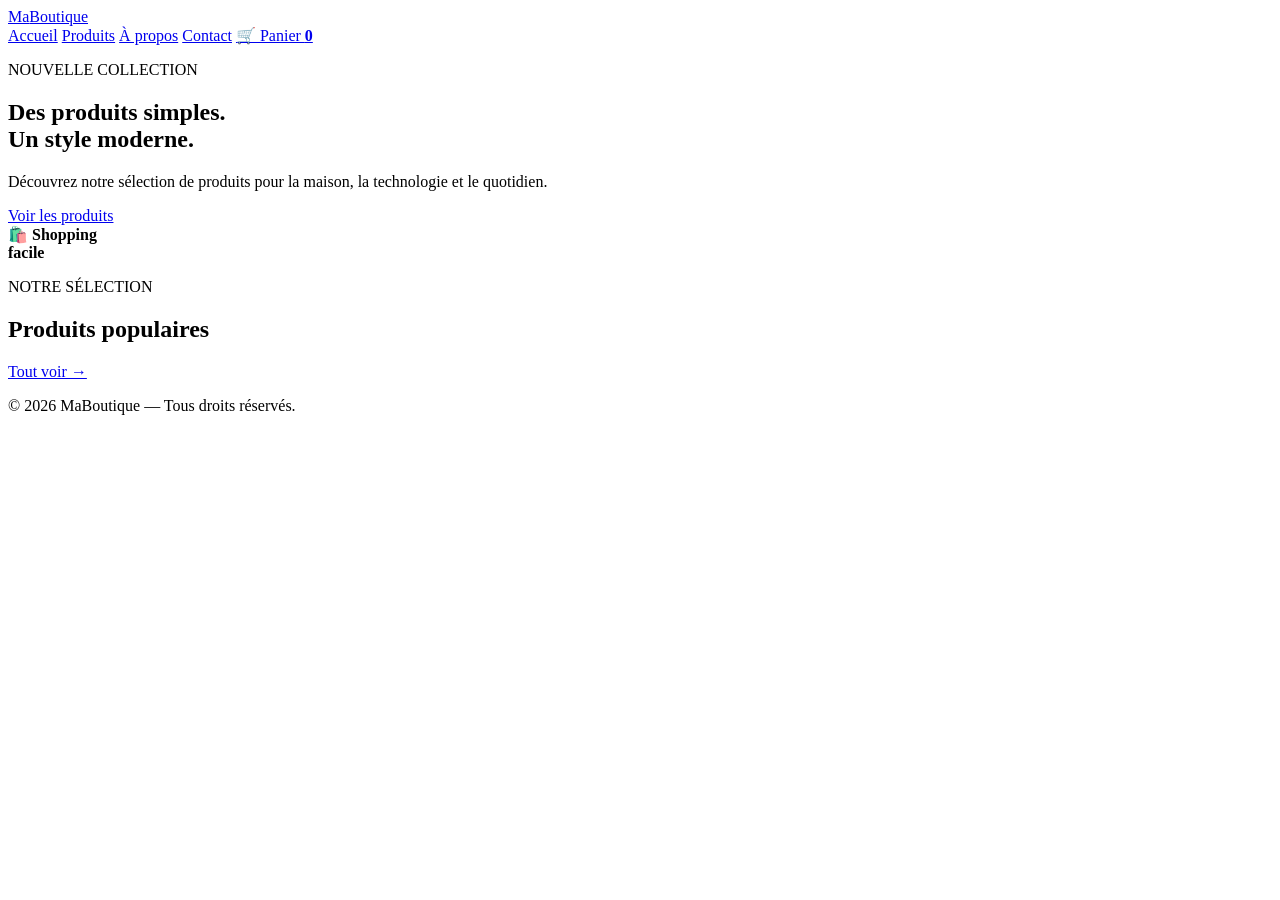
==== commit 9030611b: "Revamp index.html for MaBoutique branding Updated the HTML structure and content for the main page, " ====
--- a/index.html
+++ b/index.html
@@ -1,176 +1,71 @@
-<!doctype html>
-<html lang="fr">
-  <head>
-    <meta charset="UTF-8" />
-    <meta name="viewport" content="width=device-width, initial-scale=1.0" />
-    <meta name="description" content="TRASI — Boutique dropshipping premium pour les marchés africains. Livraison rapide, paiement sécurisé et produits sélectionnés." />
-    <meta name="theme-color" content="#111111" />
-    <title>TRASI | Boutique générale</title>
-    <link rel="stylesheet" href="style.css" />
-  </head>
-  <body>
-    <header class="topbar">
-      <div class="top-promo">
-        <span>Livraison 48h</span>
-        <span>Garantie 2 ans</span>
-        <span>Paiement sécurisé</span>
-      </div>
+<!DOCTYPE html><html lang="fr">
+<head>
+  <meta charset="UTF-8">
+  <meta name="viewport" content="width=device-width, initial-scale=1.0">
+  <meta name="description" content="MaBoutique - Boutique e-commerce moderne">
+  <title>MaBoutique - Accueil</title>
+  <link rel="stylesheet" href="assets/style.css">
+</head><body>  <header class="header">
+    <a class="logo" href="index.html">
+      Ma<span>Boutique</span>
+    </a><nav>
+  <a class="active" href="index.html">Accueil</a>
+  <a href="produit.html">Produits</a>
+  <a href="apropos.html">À propos</a>
+  <a href="contact.html">Contact</a>
+  <a class="cart-link" href="panier.html">
+    🛒 Panier <b id="cart-count">0</b>
+  </a>
+</nav>
 
-      <div class="header-main container">
-        <a href="index.html" class="brand" aria-label="Accueil TRASI">TRASI</a>
+  </header>  <main><section class="hero">
+  <div>
+    <p class="eyebrow">NOUVELLE COLLECTION</p>
 
-        <div class="search-box">
-          <input id="searchInput" type="search" placeholder="Rechercher un produit..." />
-        </div>
+    <h1>
+      Des produits simples.<br>
+      <span>Un style moderne.</span>
+    </h1>
 
-        <div class="header-actions">
-          <a href="checkout.html" class="cart-pill">
-            Panier <span id="cart-count">0</span>
-          </a>
-        </div>
-      </div>
+    <p>
+      Découvrez notre sélection de produits pour la maison,
+      la technologie et le quotidien.
+    </p>
 
-      <nav class="main-nav container" aria-label="Navigation principale">
-        <a href="index.html">Accueil</a>
-        <a href="about.html">À propos</a>
-        <a href="contact.html">Contact</a>
-      </nav>
-    </header>
+    <a class="btn" href="produit.html">
+      Voir les produits
+    </a>
+  </div>
 
-    <main>
-      <section class="hero container">
-        <div class="hero-copy">
-          <p class="eyebrow">Boutique générale premium</p>
-          <h1>Des produits qui vendent, livrés en 48h.</h1>
-          <p class="subtext">
-            Une expérience d’achat simple, fluide et rassurante. Nous sélectionnons des références modernes,
-            utiles et demandées pour vous offrir une boutique premium, prête à convertir.
-          </p>
-          <div class="hero-actions">
-            <a href="#products" class="primary-btn">Acheter maintenant</a>
-            <a href="about.html" class="secondary-btn">Découvrir TRASI</a>
-          </div>
-          <ul class="mini-features">
-            <li>Expédition 24h</li>
-            <li>Retours 14 jours</li>
-            <li>Paiement à la livraison</li>
-          </ul>
-        </div>
+  <div class="hero-card">
+    🛍️
+    <strong>
+      Shopping<br>
+      facile
+    </strong>
+  </div>
+</section>
 
-        <div class="hero-visual">
-          <div class="visual-card">
-            <div class="mini-badge">Best Seller</div>
-            <img src="images/p1.jpg" alt="Produit vedette TRASI" onerror="this.onerror=null;this.src='data:image/svg+xml;charset=UTF-8,'+encodeURIComponent('<svg xmlns=\'http://www.w3.org/2000/svg\' width=\'800\' height=\'800\' viewBox=\'0 0 800 800\'><rect width=\'100%\' height=\'100%\' fill=\'#f2f2f2\'/><rect x=\'20\' y=\'20\' width=\'760\' height=\'760\' rx=\'26\' fill=\'#ffffff\' stroke=\'#d8d8d8\'/><text x=\'50%\' y=\'48%\' dominant-baseline=\'middle\' text-anchor=\'middle\' font-family=\'Arial\' font-size=\'54\' fill=\'#111111\'>TRASI</text><text x=\'50%\' y=\'58%\' dominant-baseline=\'middle\' text-anchor=\'middle\' font-family=\'Arial\' font-size=\'22\' fill=\'#666666\'>Produit</text></svg>')" />
-          </div>
-        </div>
-      </section>
+<section class="section">
 
-      <section class="why-trasi container">
-        <div class="section-head">
-          <p class="eyebrow">Pourquoi TRASI ?</p>
-          <h2>Votre boutique de confiance</h2>
-        </div>
+  <div class="section-title">
+    <div>
+      <p class="eyebrow">NOTRE SÉLECTION</p>
+      <h2>Produits populaires</h2>
+    </div>
 
-        <div class="feature-grid">
-          <article class="feature-card">
-            <div class="icon">🚚</div>
-            <h3>Expédition rapide</h3>
-            <p>Commandes préparées sous 24h et livrées en 48h maximum.</p>
-          </article>
+    <a href="produit.html">
+      Tout voir →
+    </a>
+  </div>
 
-          <article class="feature-card">
-            <div class="icon">🔒</div>
-            <h3>Paiement sécurisé</h3>
-            <p>Transactions sécurisées et paiement à la livraison disponible.</p>
-          </article>
+  <div id="featured-products" class="products"></div>
 
-          <article class="feature-card">
-            <div class="icon">⭐</div>
-            <h3>Produits vérifiés</h3>
-            <p>Nous ne sélectionnons que les produits qui convertissent et rassurent.</p>
-          </article>
+</section>
 
-          <article class="feature-card">
-            <div class="icon">↩️</div>
-            <h3>Retours 14 jours</h3>
-            <p>Satisfait ou remboursé selon les conditions de notre politique.</p>
-          </article>
-        </div>
-      </section>
-
-      <section id="products" class="products-section container">
-        <div class="section-head split">
-          <div>
-            <p class="eyebrow">Nos bestsellers</p>
-            <h2>Produits populaires</h2>
-          </div>
-          <a href="produit.html?id=1" class="link-inline">Voir le produit vedette</a>
-        </div>
-
-        <div id="productsGrid" class="products-grid"></div>
-      </section>
-
-      <section class="testimonials container">
-        <div class="section-head">
-          <p class="eyebrow">Avis clients</p>
-          <h2>Ils ont choisi TRASI</h2>
-        </div>
-
-        <div class="testimonial-grid">
-          <article class="testimonial-card">
-            <div class="stars">★★★★★</div>
-            <p>“Livraison ultra rapide, le produit est exactement comme décrit. Très satisfaite.”</p>
-            <strong>Camille D.</strong>
-          </article>
-
-          <article class="testimonial-card">
-            <div class="stars">★★★★★</div>
-            <p>“J’ai commandé 2 articles et tout s’est bien passé. Qualité au rendez-vous.”</p>
-            <strong>Julien M.</strong>
-          </article>
-
-          <article class="testimonial-card">
-            <div class="stars">★★★★★</div>
-            <p>“Site clair, service client réactif et livraison très rapide. Je recommande.”</p>
-            <strong>Marion S.</strong>
-          </article>
-        </div>
-      </section>
-    </main>
-
-    <a href="https://wa.me/33600000000?text=Bonjour%20TRASI%20%2C%20j%27ai%20besoin%20d%27aide" class="floating-whatsapp" target="_blank" rel="noopener noreferrer" aria-label="WhatsApp">
-      Besoin d'aide ?
-    </a>
-
-    <footer class="site-footer">
-      <div class="container footer-content">
-        <div>
-          <h3>TRASI</h3>
-          <p>La boutique générale pensée pour convertir et livrer vite.</p>
-        </div>
-
-        <div>
-          <h4>Navigation</h4>
-          <ul>
-            <li><a href="index.html">Accueil</a></li>
-            <li><a href="about.html">À propos</a></li>
-            <li><a href="contact.html">Contact</a></li>
-          </ul>
-        </div>
-
-        <div>
-          <h4>Contact</h4>
-          <ul>
-            <li>+33 6 00 00 00 00</li>
-            <li>contact@trasi.example</li>
-            <li>Paris, France</li>
-          </ul>
-        </div>
-      </div>
-
-      <div class="footer-bottom">© 2026 TRASI — Tous droits réservés</div>
-    </footer>
-
-    <script src="app.js"></script>
-  </body>
+  </main>  <footer>
+    <p>
+      © 2026 MaBoutique — Tous droits réservés.
+    </p>
+  </footer>  <script src="assets/script.js"></script></body>
 </html>
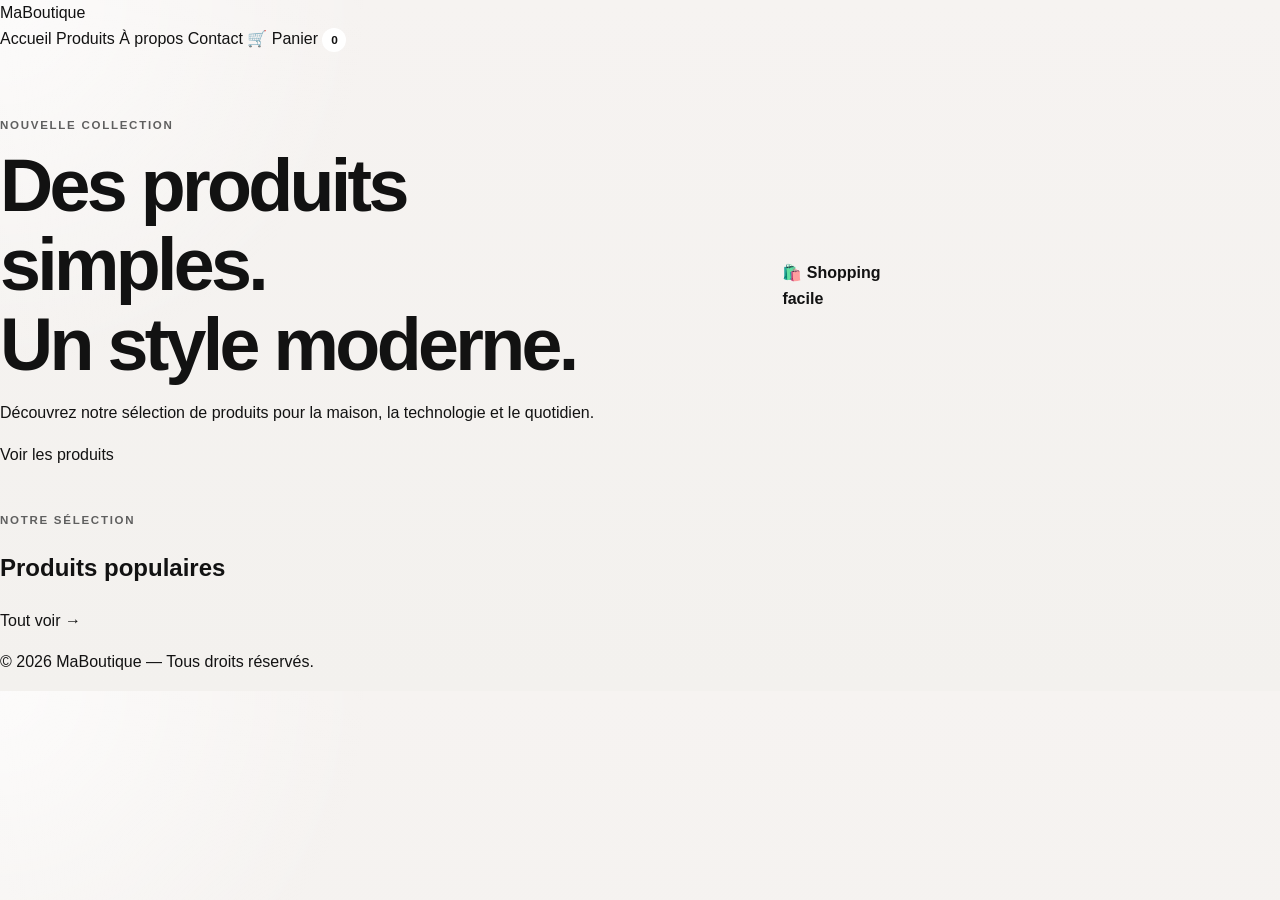
==== commit 56a451d0: "Fix: Corriger les chemins CSS/JS et les IDs HTML incompatibles Corrections apportées: 1. Ligne 7: as" ====
--- a/index.html
+++ b/index.html
@@ -4,16 +4,16 @@
   <meta name="viewport" content="width=device-width, initial-scale=1.0">
   <meta name="description" content="MaBoutique - Boutique e-commerce moderne">
   <title>MaBoutique - Accueil</title>
-  <link rel="stylesheet" href="assets/style.css">
+  <link rel="stylesheet" href="style.css">
 </head><body>  <header class="header">
     <a class="logo" href="index.html">
       Ma<span>Boutique</span>
     </a><nav>
   <a class="active" href="index.html">Accueil</a>
   <a href="produit.html">Produits</a>
-  <a href="apropos.html">À propos</a>
+  <a href="about.html">À propos</a>
   <a href="contact.html">Contact</a>
-  <a class="cart-link" href="panier.html">
+  <a class="cart-link" href="checkout.html">
     🛒 Panier <b id="cart-count">0</b>
   </a>
 </nav>
@@ -59,7 +59,7 @@
     </a>
   </div>
 
-  <div id="featured-products" class="products"></div>
+  <div id="productsGrid" class="products-grid"></div>
 
 </section>
 
@@ -67,5 +67,5 @@
     <p>
       © 2026 MaBoutique — Tous droits réservés.
     </p>
-  </footer>  <script src="assets/script.js"></script></body>
+  </footer>  <script src="app.js"></script></body>
 </html>
--- a/style.css
+++ b/style.css
@@ -0,0 +1,815 @@
+* {
+  box-sizing: border-box;
+}
+
+:root {
+  --bg: #f4f1ee;
+  --paper: #ffffff;
+  --soft: #f2f2f2;
+  --text: #121212;
+  --muted: #5f5f5f;
+  --line: #e8e2dc;
+  --primary: #111111;
+  --primary-dark: #000000;
+  --accent: #f7d38c;
+  --accent-soft: #fff5df;
+  --discount: #d63d3d;
+  --success: #1f9d61;
+  --shadow: 0 18px 42px rgba(17, 17, 17, 0.08);
+  --shadow-soft: 0 12px 24px rgba(17, 17, 17, 0.04);
+}
+
+html {
+  scroll-behavior: smooth;
+}
+
+body {
+  margin: 0;
+  font-family: Arial, Helvetica, sans-serif;
+  background:
+    radial-gradient(circle at top left, rgba(255,255,255,0.7), transparent 25%),
+    linear-gradient(180deg, #f6f3f1 0%, #f3f1ee 100%);
+  color: var(--text);
+  line-height: 1.6;
+}
+
+img {
+  max-width: 100%;
+  display: block;
+}
+
+a {
+  color: inherit;
+  text-decoration: none;
+}
+
+button, input, textarea {
+  font: inherit;
+}
+
+.container {
+  width: min(1200px, calc(100% - 32px));
+  margin: 0 auto;
+}
+
+.topbar {
+  background: rgba(255, 255, 255, 0.96);
+  border-bottom: 1px solid var(--line);
+  position: sticky;
+  top: 0;
+  z-index: 20;
+  backdrop-filter: blur(12px);
+}
+
+.top-promo {
+  background: linear-gradient(90deg, #111111 0%, #1b1b1b 100%);
+  color: #fff;
+  display: flex;
+  justify-content: center;
+  gap: 32px;
+  padding: 10px 20px;
+  font-size: 0.76rem;
+  letter-spacing: 0.08em;
+  text-transform: uppercase;
+}
+
+.header-main {
+  display: flex;
+  align-items: center;
+  justify-content: space-between;
+  gap: 20px;
+  padding: 18px 0;
+}
+
+.brand {
+  font-size: clamp(2rem, 4vw, 2.8rem);
+  font-weight: 900;
+  letter-spacing: 0.12em;
+  color: var(--primary);
+}
+
+.search-box {
+  flex: 1;
+  max-width: 620px;
+}
+
+.search-box input {
+  width: 100%;
+  border: 1px solid var(--line);
+  border-radius: 999px;
+  padding: 14px 18px;
+  background: #f7f6f4;
+  outline: none;
+  transition: border-color 0.2s ease, box-shadow 0.2s ease;
+}
+
+.search-box input:focus {
+  border-color: rgba(17,17,17,0.35);
+  box-shadow: 0 0 0 4px rgba(17,17,17,0.04);
+}
+
+.header-actions {
+  display: flex;
+  align-items: center;
+  gap: 10px;
+}
+
+.cart-pill {
+  background: #111;
+  color: #fff;
+  padding: 12px 18px;
+  border-radius: 999px;
+  font-weight: 700;
+  display: inline-flex;
+  align-items: center;
+  gap: 8px;
+  box-shadow: var(--shadow-soft);
+}
+
+#cart-count {
+  display: inline-flex;
+  align-items: center;
+  justify-content: center;
+  background: #fff;
+  color: #111;
+  border-radius: 50%;
+  width: 24px;
+  height: 24px;
+  font-size: 0.74rem;
+}
+
+.main-nav {
+  display: flex;
+  gap: 24px;
+  padding: 0 0 18px;
+  font-size: 0.95rem;
+  color: var(--muted);
+}
+
+.main-nav a:hover,
+.site-footer a:hover {
+  color: #111;
+}
+
+.hero {
+  display: grid;
+  grid-template-columns: 1.2fr 0.8fr;
+  gap: 36px;
+  align-items: center;
+  padding: 52px 0 32px;
+}
+
+.eyebrow {
+  color: var(--muted);
+  text-transform: uppercase;
+  letter-spacing: 0.15em;
+  font-size: 0.72rem;
+  font-weight: 800;
+  margin-bottom: 12px;
+}
+
+.hero h1,
+.section-head h2 {
+  margin: 0;
+  line-height: 1.08;
+  letter-spacing: -0.05em;
+}
+
+.hero h1 {
+  font-size: clamp(2.8rem, 6vw, 4.6rem);
+  max-width: 620px;
+}
+
+.subtext {
+  margin-top: 18px;
+  font-size: 1.08rem;
+  color: var(--muted);
+  max-width: 560px;
+}
+
+.hero-actions {
+  display: flex;
+  flex-wrap: wrap;
+  gap: 14px;
+  margin-top: 28px;
+}
+
+.primary-btn,
+.secondary-btn,
+.product-card .btn,
+.product-detail .purchase-btn,
+.checkout-btn,
+.submit-order {
+  display: inline-flex;
+  align-items: center;
+  justify-content: center;
+  padding: 15px 22px;
+  border-radius: 12px;
+  font-weight: 700;
+  transition: transform 0.2s ease, box-shadow 0.2s ease, opacity 0.2s ease;
+}
+
+.primary-btn,
+.product-card .btn,
+.product-detail .purchase-btn,
+.checkout-btn,
+.submit-order {
+  background: linear-gradient(135deg, #121212 0%, #000000 100%);
+  color: #fff;
+  border: 1px solid #111;
+  box-shadow: 0 14px 28px rgba(17, 17, 17, 0.12);
+}
+
+.secondary-btn {
+  background: rgba(255,255,255,0.7);
+  color: #111;
+  border: 1px solid var(--line);
+}
+
+.primary-btn:hover,
+.secondary-btn:hover,
+.product-card .btn:hover,
+.product-detail .purchase-btn:hover,
+.checkout-btn:hover,
+.submit-order:hover {
+  transform: translateY(-2px);
+  box-shadow: 0 18px 30px rgba(17,17,17,0.12);
+}
+
+.mini-features {
+  list-style: none;
+  margin: 24px 0 0;
+  padding: 0;
+  display: flex;
+  flex-wrap: wrap;
+  gap: 18px;
+  color: var(--muted);
+}
+
+.mini-features li::before {
+  content: "✓";
+  margin-right: 8px;
+  color: var(--success);
+  font-weight: 800;
+}
+
+.hero-visual {
+  display: flex;
+  justify-content: center;
+}
+
+.visual-card {
+  position: relative;
+  background: linear-gradient(135deg, #fff, #f0ece8);
+  border: 1px solid var(--line);
+  border-radius: 28px;
+  box-shadow: var(--shadow);
+  width: min(100%, 430px);
+  padding: 24px;
+}
+
+.visual-card img {
+  width: 100%;
+  height: 420px;
+  object-fit: cover;
+  border-radius: 20px;
+}
+
+.mini-badge {
+  position: absolute;
+  top: 16px;
+  left: 16px;
+  background: #111;
+  color: #fff;
+  font-size: 0.7rem;
+  font-weight: 700;
+  border-radius: 999px;
+  padding: 7px 10px;
+}
+
+.why-trasi,
+.products-section,
+.testimonials {
+  padding: 38px 0 14px;
+}
+
+.section-head {
+  margin-bottom: 22px;
+}
+
+.section-head h2 {
+  font-size: clamp(1.8rem, 4vw, 2.8rem);
+}
+
+.section-head.split {
+  display: flex;
+  justify-content: space-between;
+  align-items: center;
+  gap: 20px;
+}
+
+.link-inline {
+  color: var(--muted);
+  font-weight: 700;
+}
+
+.feature-grid,
+.testimonial-grid {
+  display: grid;
+  grid-template-columns: repeat(4, minmax(0, 1fr));
+  gap: 20px;
+}
+
+.feature-card,
+.testimonial-card,
+.product-card,
+.info-panel,
+.contact-card,
+.checkout-container,
+.product-detail,
+.history-box {
+  background: rgba(255, 255, 255, 0.95);
+  border: 1px solid var(--line);
+  border-radius: 22px;
+  box-shadow: var(--shadow-soft);
+}
+
+.feature-card {
+  padding: 28px 22px;
+}
+
+.icon {
+  font-size: 2rem;
+  margin-bottom: 12px;
+}
+
+.feature-card h3 {
+  margin: 0 0 10px;
+  font-size: 1.2rem;
+}
+
+.feature-card p {
+  margin: 0;
+  color: var(--muted);
+}
+
+.products-grid {
+  display: grid;
+  grid-template-columns: repeat(4, minmax(0, 1fr));
+  gap: 22px;
+}
+
+.product-card {
+  overflow: hidden;
+  transition: transform 0.2s ease, box-shadow 0.2s ease;
+}
+
+.product-card:hover {
+  transform: translateY(-4px);
+  box-shadow: 0 18px 32px rgba(17,17,17,0.08);
+}
+
+.product-card .image-wrap {
+  position: relative;
+  background: linear-gradient(180deg, #f7f7f7, #efefef);
+  padding: 18px;
+}
+
+.product-card .discount-tag {
+  position: absolute;
+  top: 14px;
+  left: 14px;
+  background: #111;
+  color: #fff;
+  padding: 7px 10px;
+  font-size: 0.72rem;
+  font-weight: 800;
+  border-radius: 999px;
+}
+
+.product-card img {
+  width: 100%;
+  height: 250px;
+  object-fit: cover;
+  border-radius: 14px;
+}
+
+.product-card .content {
+  padding: 20px 18px 18px;
+}
+
+.product-card .meta {
+  display: flex;
+  justify-content: space-between;
+  align-items: center;
+  gap: 12px;
+  margin-bottom: 8px;
+}
+
+.product-card .category {
+  display: inline-block;
+  background: #f5f5f5;
+  border: 1px solid var(--line);
+  color: var(--muted);
+  border-radius: 999px;
+  padding: 6px 10px;
+  font-size: 0.72rem;
+  font-weight: 700;
+}
+
+.product-card .badge {
+  display: inline-block;
+  padding: 5px 8px;
+  border-radius: 8px;
+  background: var(--accent-soft);
+  color: #8f6700;
+  font-size: 0.7rem;
+  font-weight: 700;
+}
+
+.product-card h3 {
+  margin: 8px 0;
+  font-size: 1.14rem;
+  line-height: 1.3;
+}
+
+.product-card p {
+  margin: 0 0 14px;
+  color: var(--muted);
+  font-size: 0.94rem;
+}
+
+.product-price {
+  display: flex;
+  align-items: center;
+  gap: 10px;
+  flex-wrap: wrap;
+  margin-bottom: 12px;
+}
+
+.product-price strong {
+  font-size: 1.4rem;
+}
+
+.product-price .old {
+  color: var(--muted);
+  text-decoration: line-through;
+  font-size: 0.9rem;
+}
+
+.stock {
+  display: inline-block;
+  margin-bottom: 12px;
+  color: var(--success);
+  font-size: 0.82rem;
+  font-weight: 700;
+}
+
+.product-card .btn {
+  width: 100%;
+}
+
+.testimonial-grid {
+  grid-template-columns: repeat(3, minmax(0, 1fr));
+}
+
+.testimonial-card {
+  padding: 22px;
+}
+
+.stars {
+  color: #ffbb00;
+  font-size: 1.1rem;
+  margin-bottom: 10px;
+}
+
+.testimonial-card p {
+  margin: 0 0 12px;
+  color: var(--muted);
+}
+
+.site-footer {
+  background: #111;
+  color: #fff;
+  margin-top: 54px;
+}
+
+.footer-content {
+  display: grid;
+  grid-template-columns: 1.4fr 1fr 1fr;
+  gap: 26px;
+  padding: 38px 0 22px;
+}
+
+.site-footer h3,
+.site-footer h4 {
+  margin-top: 0;
+}
+
+.site-footer ul {
+  list-style: none;
+  margin: 0;
+  padding: 0;
+  display: grid;
+  gap: 8px;
+  color: rgba(255, 255, 255, 0.8);
+}
+
+.site-footer p {
+  color: rgba(255, 255, 255, 0.8);
+}
+
+.footer-bottom {
+  text-align: center;
+  background: #000;
+  padding: 16px 20px;
+  color: rgba(255,255,255,0.76);
+  font-size: 0.9rem;
+}
+
+.floating-whatsapp {
+  position: fixed;
+  right: 20px;
+  bottom: 20px;
+  background: #25d366;
+  color: #fff;
+  font-weight: 800;
+  padding: 14px 18px;
+  border-radius: 999px;
+  box-shadow: 0 12px 32px rgba(37, 211, 102, 0.35);
+  z-index: 30;
+}
+
+.page-header {
+  padding: 34px 0 16px;
+}
+
+.page-header h1 {
+  margin: 0;
+  font-size: clamp(2.2rem, 5vw, 3.4rem);
+}
+
+.page-header p {
+  margin: 10px 0 0;
+  color: var(--muted);
+}
+
+.product-detail-layout {
+  display: grid;
+  grid-template-columns: 1.1fr 1fr;
+  gap: 30px;
+  padding-bottom: 40px;
+}
+
+.product-gallery {
+  background: #fff;
+  border: 1px solid var(--line);
+  border-radius: 22px;
+  padding: 22px;
+}
+
+.product-gallery img {
+  width: 100%;
+  height: 520px;
+  object-fit: cover;
+  border-radius: 16px;
+}
+
+.product-detail {
+  padding: 26px;
+}
+
+.product-detail .category {
+  display: inline-block;
+  background: #f5f5f5;
+  border: 1px solid var(--line);
+  border-radius: 999px;
+  padding: 6px 10px;
+  font-weight: 700;
+  color: var(--muted);
+  font-size: 0.75rem;
+}
+
+.product-detail h1 {
+  font-size: clamp(2rem, 4vw, 3rem);
+  margin: 14px 0 12px;
+  line-height: 1.1;
+}
+
+.detail-price {
+  display: flex;
+  align-items: center;
+  gap: 12px;
+  flex-wrap: wrap;
+  margin-bottom: 12px;
+}
+
+.detail-price strong {
+  font-size: 2rem;
+}
+
+.detail-price .old {
+  color: var(--muted);
+  text-decoration: line-through;
+  font-size: 1rem;
+}
+
+.stock-row {
+  display: flex;
+  justify-content: space-between;
+  align-items: center;
+  border-top: 1px solid var(--line);
+  border-bottom: 1px solid var(--line);
+  padding: 12px 0;
+  margin: 18px 0 20px;
+  font-weight: 700;
+}
+
+.product-detail .purchase-btn {
+  width: 100%;
+  margin-top: 14px;
+}
+
+.meta-list {
+  display: grid;
+  gap: 10px;
+  padding: 18px 0 0;
+  color: var(--muted);
+  font-size: 0.95rem;
+}
+
+.meta-list strong {
+  color: var(--text);
+}
+
+.product-info-grid {
+  display: grid;
+  grid-template-columns: 1fr 1fr;
+  gap: 26px;
+  padding: 0 0 40px;
+}
+
+.info-panel,
+.contact-card,
+.checkout-container,
+.history-box {
+  padding: 24px;
+}
+
+.info-panel h3,
+.contact-card h3,
+.checkout-container h3 {
+  margin-top: 0;
+  font-size: 1.45rem;
+}
+
+.info-panel ul {
+  margin: 16px 0 0;
+  padding-left: 18px;
+  color: var(--muted);
+}
+
+.info-panel li + li {
+  margin-top: 8px;
+}
+
+.contact-layout {
+  display: grid;
+  grid-template-columns: 0.9fr 1.1fr;
+  gap: 26px;
+  padding-bottom: 40px;
+}
+
+.contact-card form {
+  display: grid;
+  gap: 14px;
+}
+
+.contact-card input,
+.contact-card textarea,
+.checkout-form input,
+.checkout-form textarea {
+  width: 100%;
+  border: 1px solid var(--line);
+  border-radius: 12px;
+  padding: 13px 14px;
+  background: #fafafa;
+}
+
+.checkout-layout {
+  display: grid;
+  grid-template-columns: 1.1fr 0.9fr;
+  gap: 28px;
+  padding-bottom: 40px;
+}
+
+.checkout-form {
+  display: grid;
+  gap: 14px;
+}
+
+.checkout-summary {
+  display: grid;
+  gap: 14px;
+}
+
+.summary-item {
+  display: flex;
+  justify-content: space-between;
+  gap: 20px;
+  color: var(--muted);
+  border-bottom: 1px solid var(--line);
+  padding-bottom: 10px;
+}
+
+.summary-total {
+  display: flex;
+  justify-content: space-between;
+  font-weight: 800;
+  font-size: 1.2rem;
+  margin-top: 8px;
+}
+
+.empty-state {
+  background: #fff;
+  border: 1px dashed var(--line);
+  border-radius: 18px;
+  padding: 40px 20px;
+  text-align: center;
+  color: var(--muted);
+}
+
+@media (max-width: 980px) {
+  .hero,
+  .product-detail-layout,
+  .product-info-grid,
+  .contact-layout,
+  .checkout-layout,
+  .feature-grid,
+  .products-grid {
+    grid-template-columns: 1fr 1fr;
+  }
+
+  .hero {
+    grid-template-columns: 1fr;
+  }
+
+  .feature-grid,
+  .products-grid {
+    grid-template-columns: repeat(2, minmax(0, 1fr));
+  }
+}
+
+@media (max-width: 680px) {
+  .top-promo {
+    display: none;
+  }
+
+  .header-main,
+  .section-head.split,
+  .footer-content {
+    display: block;
+  }
+
+  .header-main {
+    padding-top: 16px;
+  }
+
+  .brand {
+    display: inline-block;
+    margin-bottom: 12px;
+  }
+
+  .search-box {
+    margin-bottom: 12px;
+  }
+
+  .feature-grid,
+  .products-grid,
+  .testimonial-grid,
+  .product-info-grid,
+  .contact-layout,
+  .checkout-layout,
+  .product-detail-layout {
+    grid-template-columns: 1fr;
+  }
+
+  .hero {
+    padding-top: 28px;
+  }
+
+  .hero h1 {
+    font-size: 2.6rem;
+  }
+
+  .main-nav {
+    flex-wrap: wrap;
+    gap: 12px 18px;
+  }
+
+  .floating-whatsapp {
+    right: 14px;
+    bottom: 14px;
+    font-size: 0.8rem;
+  }
+}
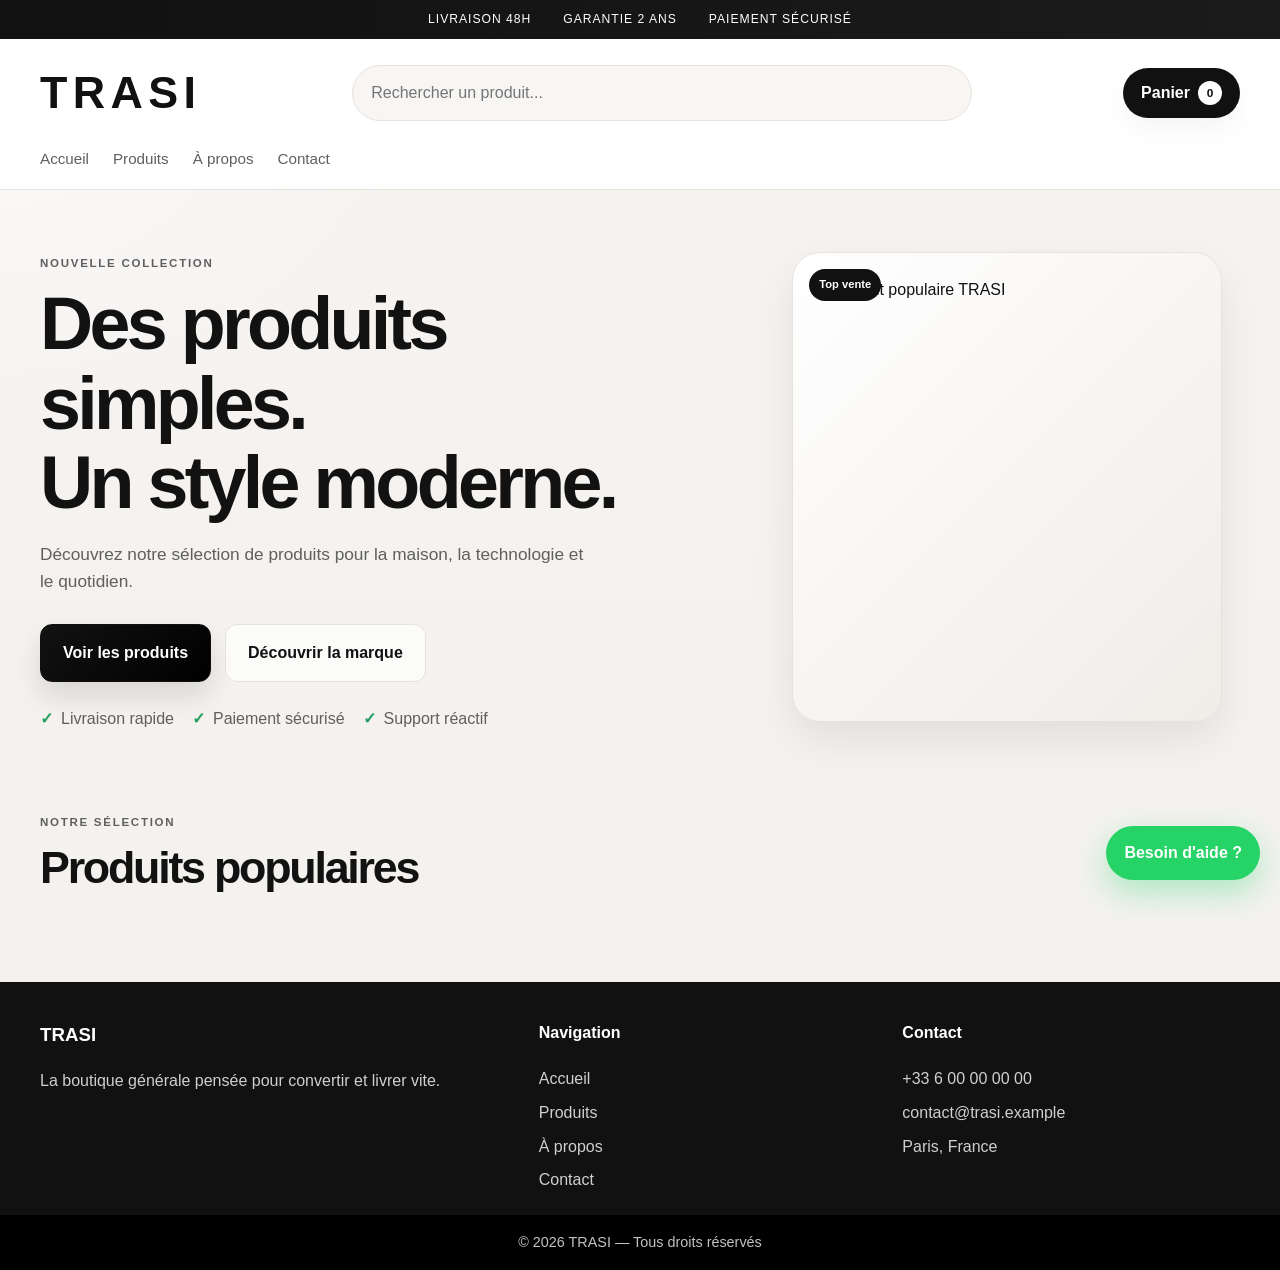
==== commit d04776de: "Corriger la structure HTML et l'uniformisation des pages du site e-commerce TRASI avant publication " ====
--- a/index.html
+++ b/index.html
@@ -1,71 +1,105 @@
-<!DOCTYPE html><html lang="fr">
-<head>
-  <meta charset="UTF-8">
-  <meta name="viewport" content="width=device-width, initial-scale=1.0">
-  <meta name="description" content="MaBoutique - Boutique e-commerce moderne">
-  <title>MaBoutique - Accueil</title>
-  <link rel="stylesheet" href="style.css">
-</head><body>  <header class="header">
-    <a class="logo" href="index.html">
-      Ma<span>Boutique</span>
-    </a><nav>
-  <a class="active" href="index.html">Accueil</a>
-  <a href="produit.html">Produits</a>
-  <a href="about.html">À propos</a>
-  <a href="contact.html">Contact</a>
-  <a class="cart-link" href="checkout.html">
-    🛒 Panier <b id="cart-count">0</b>
-  </a>
-</nav>
+<!doctype html>
+<html lang="fr">
+  <head>
+    <meta charset="UTF-8" />
+    <meta name="viewport" content="width=device-width, initial-scale=1.0" />
+    <meta name="description" content="TRASI - Boutique e-commerce moderne" />
+    <title>TRASI | Accueil</title>
+    <link rel="stylesheet" href="style.css" />
+  </head>
+  <body>
+    <header class="topbar">
+      <div class="top-promo">
+        <span>Livraison 48h</span>
+        <span>Garantie 2 ans</span>
+        <span>Paiement sécurisé</span>
+      </div>
 
-  </header>  <main><section class="hero">
-  <div>
-    <p class="eyebrow">NOUVELLE COLLECTION</p>
+      <div class="header-main container">
+        <a href="index.html" class="brand" aria-label="Accueil TRASI">TRASI</a>
+        <div class="search-box">
+          <input id="searchInput" type="search" placeholder="Rechercher un produit..." aria-label="Rechercher un produit" />
+        </div>
+        <div class="header-actions">
+          <a href="checkout.html" class="cart-pill">Panier <span id="cart-count">0</span></a>
+        </div>
+      </div>
 
-    <h1>
-      Des produits simples.<br>
-      <span>Un style moderne.</span>
-    </h1>
+      <nav class="main-nav container" aria-label="Navigation principale">
+        <a href="index.html">Accueil</a>
+        <a href="produit.html">Produits</a>
+        <a href="about.html">À propos</a>
+        <a href="contact.html">Contact</a>
+      </nav>
+    </header>
 
-    <p>
-      Découvrez notre sélection de produits pour la maison,
-      la technologie et le quotidien.
-    </p>
+    <main class="container">
+      <section class="hero">
+        <div>
+          <p class="eyebrow">Nouvelle collection</p>
+          <h1>Des produits simples.<br /><span>Un style moderne.</span></h1>
+          <p class="subtext">Découvrez notre sélection de produits pour la maison, la technologie et le quotidien.</p>
+          <div class="hero-actions">
+            <a class="primary-btn" href="produit.html">Voir les produits</a>
+            <a class="secondary-btn" href="about.html">Découvrir la marque</a>
+          </div>
+          <ul class="mini-features">
+            <li>Livraison rapide</li>
+            <li>Paiement sécurisé</li>
+            <li>Support réactif</li>
+          </ul>
+        </div>
 
-    <a class="btn" href="produit.html">
-      Voir les produits
-    </a>
-  </div>
+        <div class="hero-visual">
+          <div class="visual-card">
+            <span class="mini-badge">Top vente</span>
+            <img src="https://images.unsplash.com/photo-1523275335684-37898b6baf30?auto=format&fit=crop&w=900&q=80" alt="Produit populaire TRASI" />
+          </div>
+        </div>
+      </section>
 
-  <div class="hero-card">
-    🛍️
-    <strong>
-      Shopping<br>
-      facile
-    </strong>
-  </div>
-</section>
+      <section class="products-section">
+        <div class="section-head split">
+          <div>
+            <p class="eyebrow">Notre sélection</p>
+            <h2>Produits populaires</h2>
+          </div>
+          <a href="produit.html" class="link-inline">Tout voir →</a>
+        </div>
 
-<section class="section">
+        <div id="productsGrid" class="products-grid"></div>
+      </section>
+    </main>
 
-  <div class="section-title">
-    <div>
-      <p class="eyebrow">NOTRE SÉLECTION</p>
-      <h2>Produits populaires</h2>
-    </div>
+    <a href="https://wa.me/33600000000?text=Bonjour%20TRASI%20%2C%20j%27ai%20besoin%20d%27aide" class="floating-whatsapp" target="_blank" rel="noopener noreferrer">Besoin d'aide ?</a>
 
-    <a href="produit.html">
-      Tout voir →
-    </a>
-  </div>
+    <footer class="site-footer">
+      <div class="container footer-content">
+        <div>
+          <h3>TRASI</h3>
+          <p>La boutique générale pensée pour convertir et livrer vite.</p>
+        </div>
+        <div>
+          <h4>Navigation</h4>
+          <ul>
+            <li><a href="index.html">Accueil</a></li>
+            <li><a href="produit.html">Produits</a></li>
+            <li><a href="about.html">À propos</a></li>
+            <li><a href="contact.html">Contact</a></li>
+          </ul>
+        </div>
+        <div>
+          <h4>Contact</h4>
+          <ul>
+            <li>+33 6 00 00 00 00</li>
+            <li>contact@trasi.example</li>
+            <li>Paris, France</li>
+          </ul>
+        </div>
+      </div>
+      <div class="footer-bottom">© 2026 TRASI — Tous droits réservés</div>
+    </footer>
 
-  <div id="productsGrid" class="products-grid"></div>
-
-</section>
-
-  </main>  <footer>
-    <p>
-      © 2026 MaBoutique — Tous droits réservés.
-    </p>
-  </footer>  <script src="app.js"></script></body>
+    <script src="app.js"></script>
+  </body>
 </html>
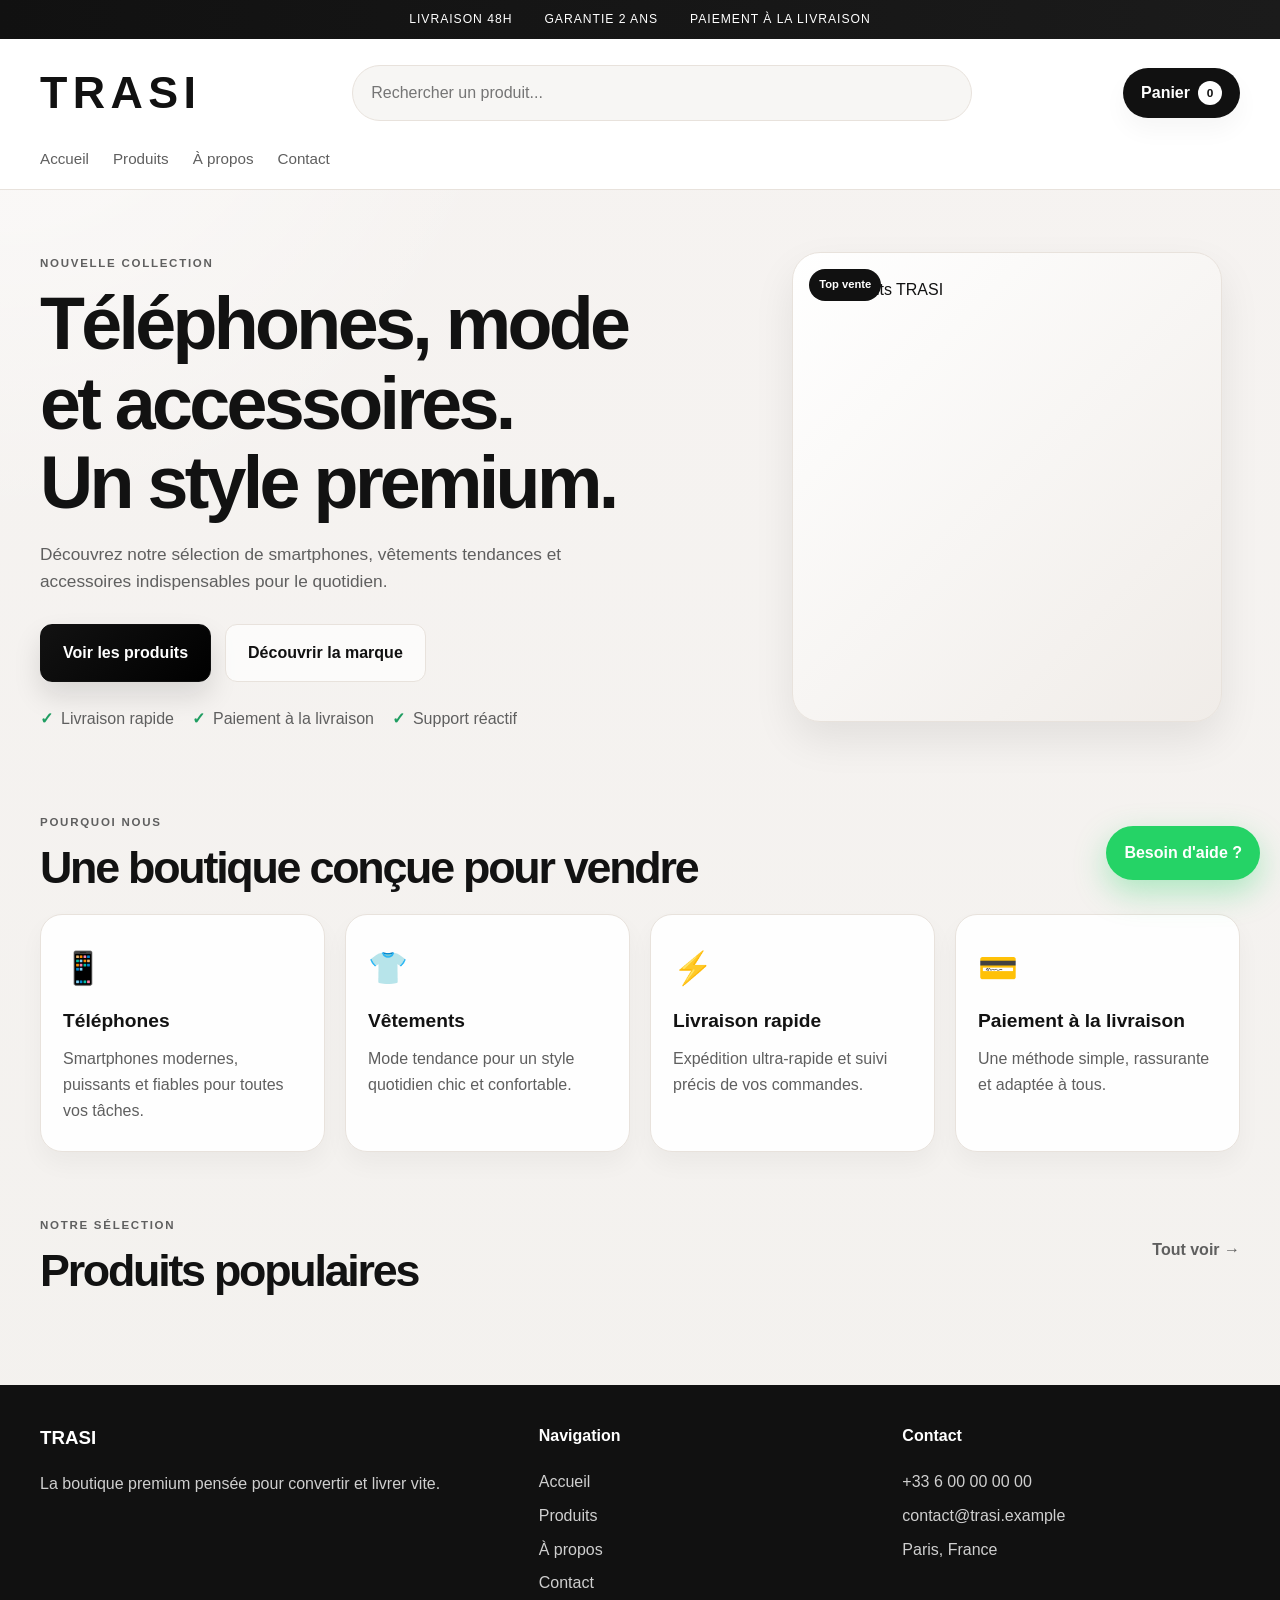
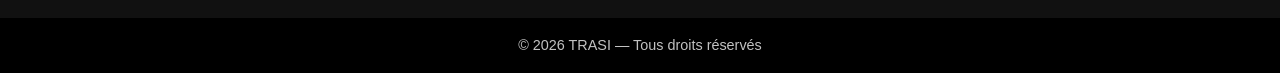
==== commit 0d45a1e4: "Mettre à jour la page d'accueil pour une boutique moderne de téléphones et vêtements" ====
--- a/index.html
+++ b/index.html
@@ -3,8 +3,8 @@
   <head>
     <meta charset="UTF-8" />
     <meta name="viewport" content="width=device-width, initial-scale=1.0" />
-    <meta name="description" content="TRASI - Boutique e-commerce moderne" />
-    <title>TRASI | Accueil</title>
+    <meta name="description" content="TRASI - Boutique de téléphones, vêtements et accessoires" />
+    <title>TRASI | Boutique Pro</title>
     <link rel="stylesheet" href="style.css" />
   </head>
   <body>
@@ -12,7 +12,7 @@
       <div class="top-promo">
         <span>Livraison 48h</span>
         <span>Garantie 2 ans</span>
-        <span>Paiement sécurisé</span>
+        <span>Paiement à la livraison</span>
       </div>
 
       <div class="header-main container">
@@ -37,15 +37,15 @@
       <section class="hero">
         <div>
           <p class="eyebrow">Nouvelle collection</p>
-          <h1>Des produits simples.<br /><span>Un style moderne.</span></h1>
-          <p class="subtext">Découvrez notre sélection de produits pour la maison, la technologie et le quotidien.</p>
+          <h1>Téléphones, mode et accessoires.<br /><span>Un style premium.</span></h1>
+          <p class="subtext">Découvrez notre sélection de smartphones, vêtements tendances et accessoires indispensables pour le quotidien.</p>
           <div class="hero-actions">
             <a class="primary-btn" href="produit.html">Voir les produits</a>
             <a class="secondary-btn" href="about.html">Découvrir la marque</a>
           </div>
           <ul class="mini-features">
             <li>Livraison rapide</li>
-            <li>Paiement sécurisé</li>
+            <li>Paiement à la livraison</li>
             <li>Support réactif</li>
           </ul>
         </div>
@@ -53,8 +53,37 @@
         <div class="hero-visual">
           <div class="visual-card">
             <span class="mini-badge">Top vente</span>
-            <img src="https://images.unsplash.com/photo-1523275335684-37898b6baf30?auto=format&fit=crop&w=900&q=80" alt="Produit populaire TRASI" />
+            <img src="https://images.unsplash.com/photo-1512496015851-a90fb38ba796?auto=format&fit=crop&w=900&q=80" alt="Produits TRASI" />
           </div>
+        </div>
+      </section>
+
+      <section class="why-trasi">
+        <div class="section-head">
+          <p class="eyebrow">Pourquoi nous</p>
+          <h2>Une boutique conçue pour vendre</h2>
+        </div>
+        <div class="feature-grid">
+          <article class="feature-card">
+            <div class="icon">📱</div>
+            <h3>Téléphones</h3>
+            <p>Smartphones modernes, puissants et fiables pour toutes vos tâches.</p>
+          </article>
+          <article class="feature-card">
+            <div class="icon">👕</div>
+            <h3>Vêtements</h3>
+            <p>Mode tendance pour un style quotidien chic et confortable.</p>
+          </article>
+          <article class="feature-card">
+            <div class="icon">⚡</div>
+            <h3>Livraison rapide</h3>
+            <p>Expédition ultra-rapide et suivi précis de vos commandes.</p>
+          </article>
+          <article class="feature-card">
+            <div class="icon">💳</div>
+            <h3>Paiement à la livraison</h3>
+            <p>Une méthode simple, rassurante et adaptée à tous.</p>
+          </article>
         </div>
       </section>
 
@@ -77,7 +106,7 @@
       <div class="container footer-content">
         <div>
           <h3>TRASI</h3>
-          <p>La boutique générale pensée pour convertir et livrer vite.</p>
+          <p>La boutique premium pensée pour convertir et livrer vite.</p>
         </div>
         <div>
           <h4>Navigation</h4>
